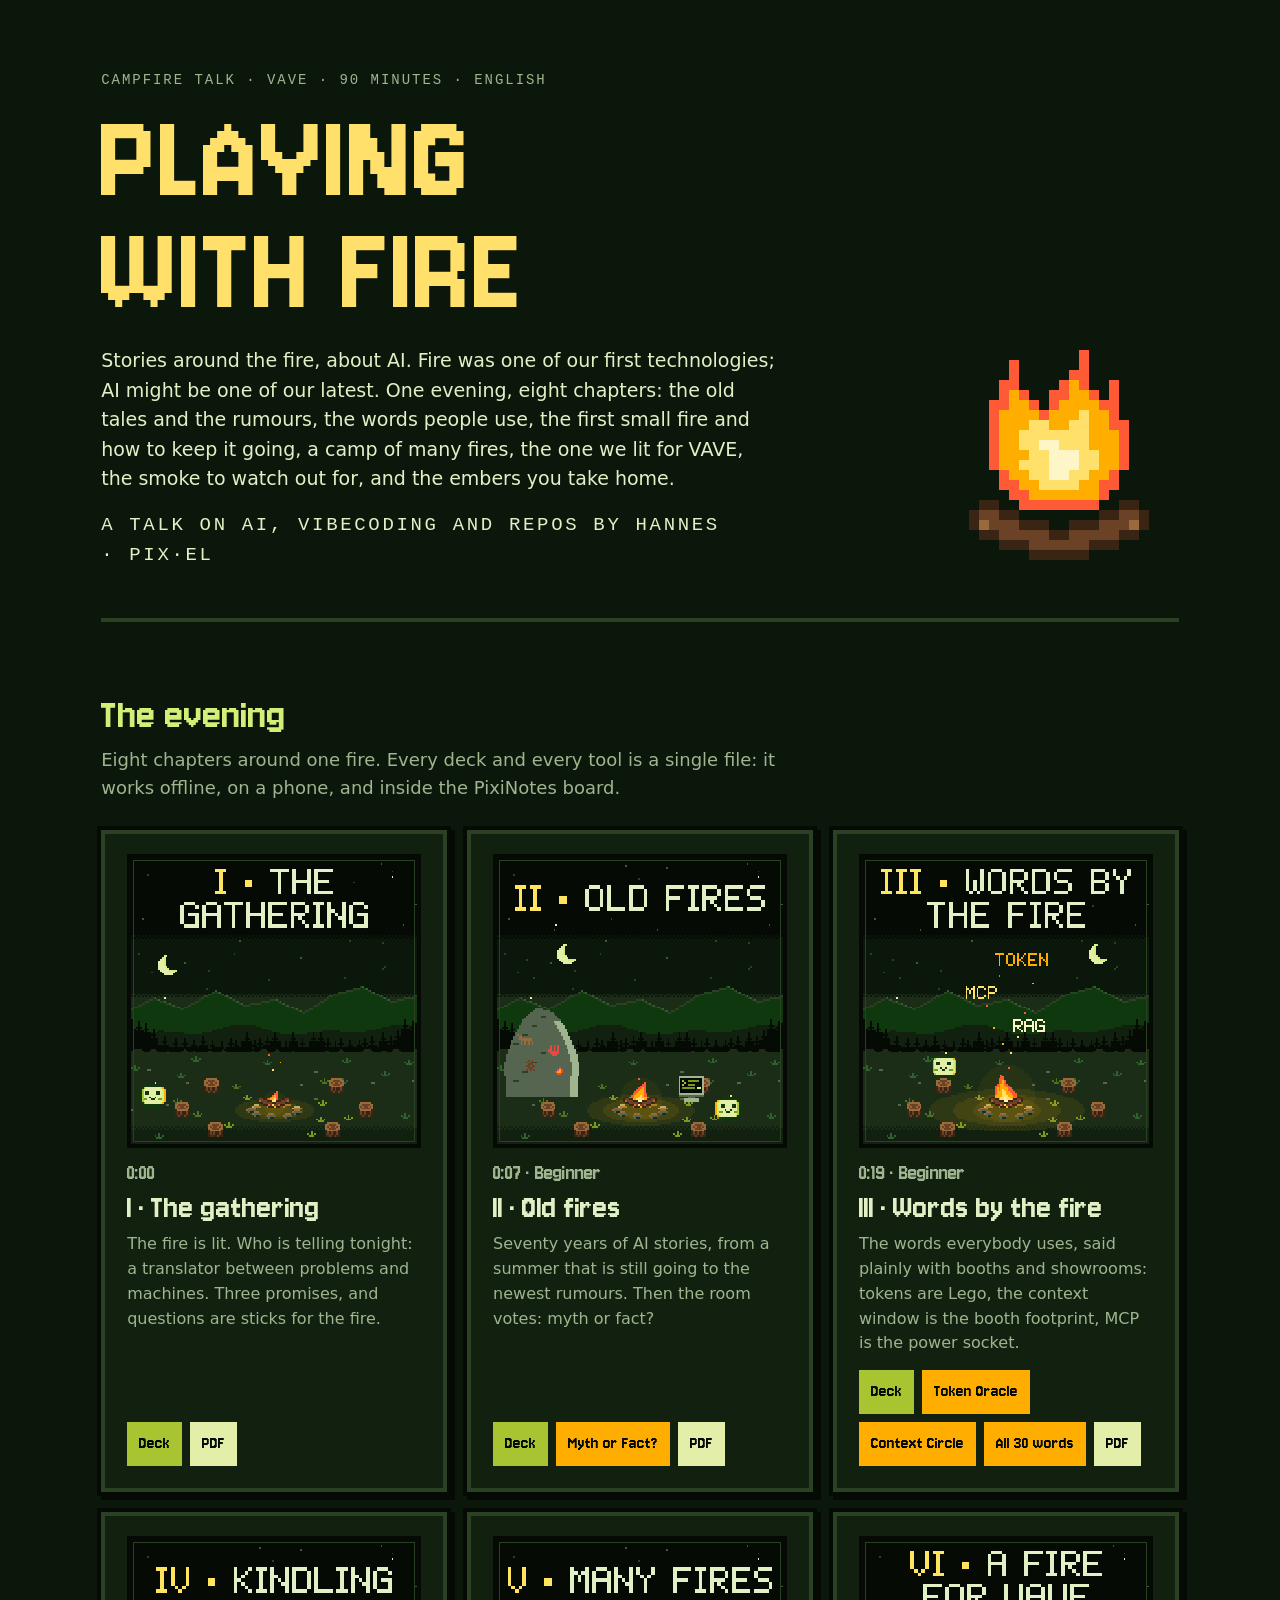
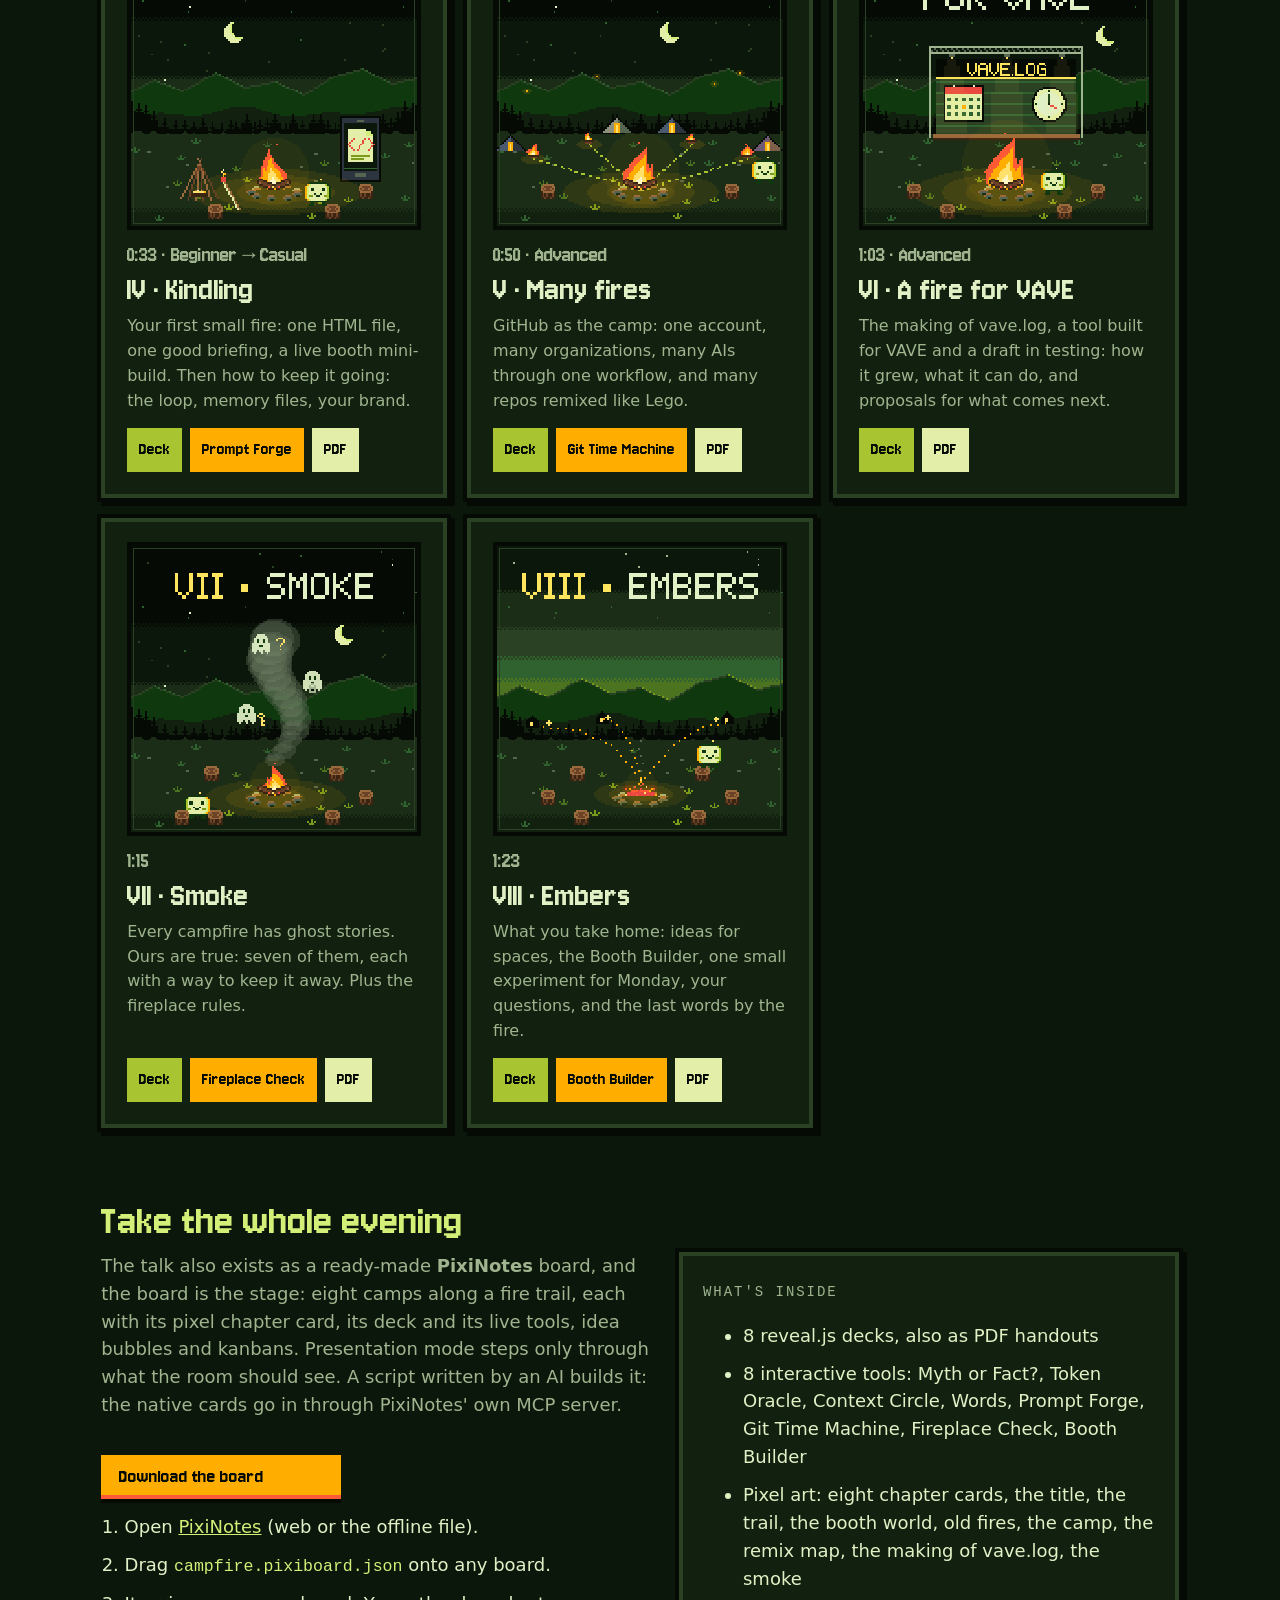
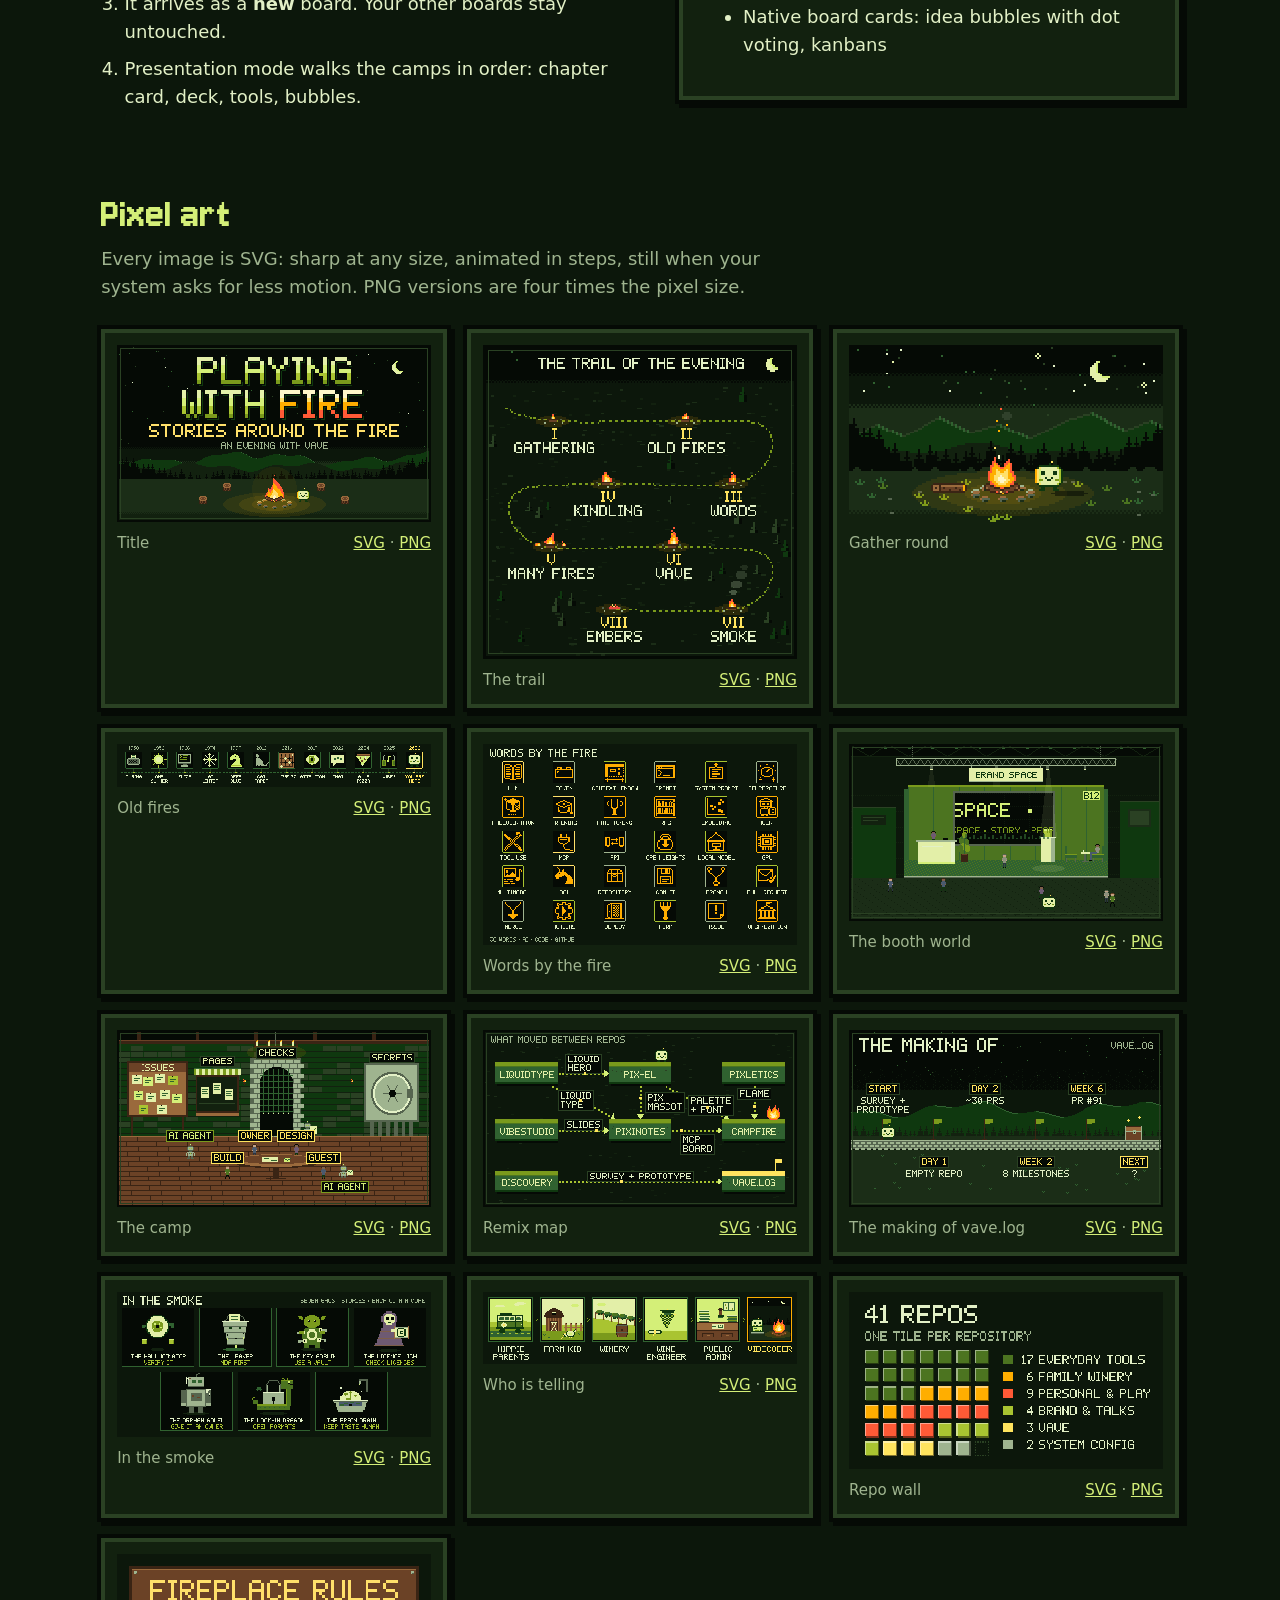
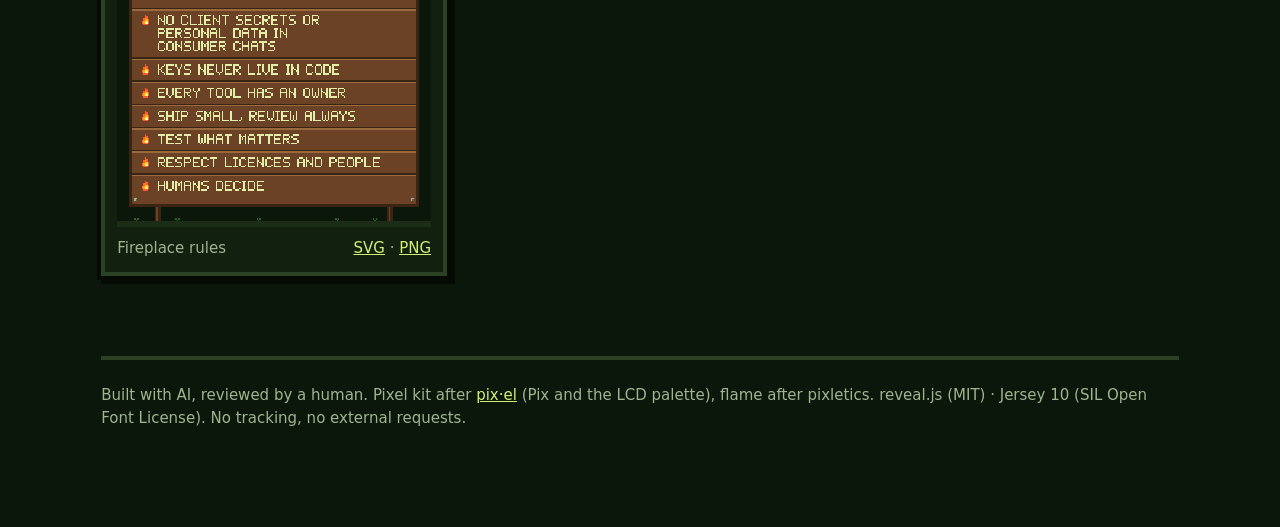
==== index.html @ c7d08cb7 "Playing with Fire: stories around the fire The built campfire talk: hub, eight story decks with PDF " ====
<!doctype html>
<html lang="en">
<head>
<meta charset="utf-8">
<meta name="viewport" content="width=device-width, initial-scale=1">
<meta name="robots" content="noindex">
<title>Playing with Fire · Stories around the fire</title>
<style>/* shared/campfire.css */
/* Campfire — shared look for every page, deck and module of the talk.
   pix·el LCD night (greens) + one warm thing: the fire. Everything blocky moves in steps(); nothing eases smoothly.
   Single source for colours and type: decks and modules link this file, tools/build.mjs inlines it. */

@font-face {
  font-family: "Jersey 10";
  src: url("[data-uri]") format("woff2");
  font-weight: 400;
  font-display: swap;
}

:root {
  color-scheme: dark;
  /* Night: the LCD greens of pix·el, darkened for a campfire evening */
  --night-0: #050a05;
  --night-1: #0c170b;
  --night-2: #12210f;
  --night-3: #1b2d17;
  --night-4: #2a4123;
  --lcd-a: #306230;
  --lcd-b: #4c7420;
  --lcd-c: #7a9a1c;
  --lcd-d: #a9c431;
  --lcd-e: #d4ef78;
  --lcd-f: #e3efa8;
  /* Fire: the only warm colours (pixletics flame + pix·el LED) */
  --fire-0: #e8483f;
  --fire-1: #ff5a36;
  --fire-2: #ffae00;
  --fire-3: #ffe06a;
  --fire-4: #fff6c8;
  --wood-0: #3a2414;
  --wood-1: #6b4226;
  --wood-2: #9a6a3c;
  /* Text and lines */
  --ink: #e2f0c6;
  --muted: #9fb48f;
  --line: #2a4123;
  --marker: #ffe45e;
  --bg: var(--night-1);
  --card: var(--night-2);

  --pixel: "Jersey 10", "Courier New", monospace;
  --sans: system-ui, -apple-system, "Segoe UI", "Helvetica Neue", Arial, sans-serif;
  --mono: ui-monospace, "SF Mono", Menlo, Consolas, "Courier New", monospace;

  --px: 4px;            /* one art pixel on screen (scenes scale in whole multiples) */
  --step: 125ms;        /* one animation frame = 8 fps */
  --gutter: max(16px, 4vw);
  --radius: 0;          /* pixel world: no rounded corners */
}

/* Light variant for projectors that wash out dark slides: add data-theme="light" on <html> */
:root[data-theme="light"] {
  color-scheme: light;
  --bg: #f6f7ef;
  --card: #ffffff;
  --ink: #12280f;
  --muted: #56654f;
  --line: #d3dcc4;
}

/* Meaning colours, ONE mapping for decks, modules and art (tools/art.mjs uses the same palette names).
   Rarity of an item: common muted · rare lime · epic orange · legendary gold (only legendary may glow).
   Verdict of a myth: fact lime · myth red · half true orange · it depends muted · rumour pale smoke,
   always drawn with a DASHED border (there is no violet in the palette; the dash is what marks a rumour).
   All keep ≥ 4.5:1 on --card in their theme. */
:root {
  --rar-common: var(--muted);
  --rar-rare: var(--lcd-d);
  --rar-epic: var(--fire-2);
  --rar-legendary: var(--fire-3);
  --v-fact: var(--lcd-d);
  --v-myth: var(--fire-0);
  --v-half: var(--fire-2);
  --v-depends: var(--muted);
  --v-rumour: var(--fire-4);
}
:root[data-theme="light"] {
  --rar-common: #56654f;
  --rar-rare: #306230;
  --rar-epic: #9a3f00;
  --rar-legendary: #6f5600;
  --v-fact: #306230;
  --v-myth: #b2391c;
  --v-half: #9a3f00;
  --v-depends: #56654f;
  --v-rumour: #56654f;
}

*, *::before, *::after { box-sizing: border-box; }

body {
  margin: 0;
  background: var(--bg);
  color: var(--ink);
  font: 18px/1.55 var(--sans);
}

/* Headlines and labels in the pixel font — big, never for long sentences */
.px-title { font-family: var(--pixel); font-weight: 400; letter-spacing: 0.02em; line-height: 0.95; }
.px-label { font-family: var(--mono); font-size: 12px; letter-spacing: 0.14em; text-transform: uppercase; color: var(--muted); }

/* Pixel art: crisp at every scale */
.pixelart, .pixelart svg, svg.pixelart { image-rendering: pixelated; shape-rendering: crispEdges; }

/* Pixel frame: a 1-art-pixel border with cut corners, like an old handheld UI */
.px-frame {
  background: var(--card);
  border: var(--px) solid var(--night-4);
  box-shadow: 0 0 0 var(--px) var(--night-0), var(--px) var(--px) 0 var(--px) var(--night-0);
}

/* Buttons that feel like hardware keys */
.px-btn {
  font: 20px/1 var(--pixel);
  color: var(--night-0);
  background: var(--lcd-d);
  border: 0;
  padding: 12px 18px;
  min-height: 44px;
  cursor: pointer;
  box-shadow: inset 0 calc(-1 * var(--px)) 0 var(--lcd-b), 0 var(--px) 0 var(--night-0);
}
.px-btn:hover { background: var(--lcd-e); }
.px-btn:active { transform: translateY(var(--px)); box-shadow: inset 0 calc(-1 * var(--px)) 0 var(--lcd-b); }
.px-btn.fire { background: var(--fire-2); box-shadow: inset 0 calc(-1 * var(--px)) 0 var(--fire-1), 0 var(--px) 0 var(--night-0); }
.px-btn.fire:hover { background: var(--fire-3); }

:focus-visible { outline: 3px solid var(--marker); outline-offset: 3px; }

/* Flicker helpers for HTML (SVG scenes carry their own copy of these keyframes) */
@keyframes px-flicker { 0% { opacity: 1; } 50% { opacity: 0.82; } 100% { opacity: 1; } }
@keyframes px-frames-3 { from { transform: translateX(0); } to { transform: translateX(-300%); } }
@keyframes px-blink { 0%, 92% { opacity: 1; } 93%, 100% { opacity: 0; } }

@media (prefers-reduced-motion: reduce) {
  *, *::before, *::after { animation: none !important; transition: none !important; }
}
</style>
<style>
  body { min-height: 100vh; }
  .px-label { font-size: 14px; }
  .wrap { max-width: 1180px; margin: 0 auto; padding: 0 var(--gutter) 96px; }
  header.hero { display: grid; grid-template-columns: minmax(0, 1fr) auto; gap: 32px; align-items: end; padding: 64px 0 48px; border-bottom: var(--px) solid var(--line); }
  .hero h1 { font: clamp(56px, 11vw, 132px)/0.85 var(--pixel); margin: 12px 0 18px; color: var(--fire-3); letter-spacing: 0.01em; }
  .hero p { max-width: 56ch; margin: 0; color: var(--ink); font-size: 19px; }
  .hero .meta { margin-top: 18px; }
  .fire { width: clamp(140px, 22vw, 240px); height: auto; }
  h2 { font: 44px/1 var(--pixel); color: var(--lcd-e); margin: 72px 0 8px; }
  .lead { color: var(--muted); max-width: 60ch; margin: 0 0 28px; }

  .trail { display: grid; grid-template-columns: repeat(auto-fill, minmax(320px, 1fr)); gap: 20px; list-style: none; padding: 0; margin: 0; }
  .station { padding: 20px 22px 22px; display: grid; grid-template-rows: auto auto auto 1fr auto; gap: 8px; }
  .station .top { display: flex; align-items: center; gap: 12px; }
  .station .cover { width: 100%; aspect-ratio: 1; display: block; image-rendering: pixelated; background: var(--night-0); margin-bottom: 6px; }
  .station .ico { width: 40px; height: 40px; color: var(--fire-2); flex: none; }
  .station .nr { font: 22px/1 var(--pixel); color: var(--muted); }
  .station h3 { font: 34px/0.95 var(--pixel); margin: 0; color: var(--ink); }
  .station p { margin: 0; color: var(--muted); font-size: 16px; }
  .links { display: flex; flex-wrap: wrap; gap: 8px; margin-top: 6px; }
  .links a { font: 18px/1 var(--pixel); color: var(--night-0); background: var(--lcd-d); padding: 10px 12px; min-height: 44px; display: inline-flex; align-items: center; text-decoration: none; }
  .links a.mod { background: var(--fire-2); }
  .links a.pdf { background: var(--lcd-f); }
  .links a:hover { filter: brightness(1.12); }

  .take { display: grid; grid-template-columns: minmax(0, 1.1fr) minmax(0, 1fr); gap: 28px; align-items: start; }
  .take ol { margin: 0; padding-left: 1.3em; }
  .take li { margin: 0 0 10px; }
  .take .px-btn { display: inline-flex; align-items: center; text-decoration: none; margin: 8px 0 14px; }
  code { font-family: var(--mono); font-size: 0.92em; color: var(--lcd-e); }

  .art { display: grid; grid-template-columns: repeat(auto-fill, minmax(260px, 1fr)); gap: 20px; }
  .art figure { margin: 0; padding: 12px; }
  .art img { width: 100%; height: auto; display: block; image-rendering: pixelated; background: var(--night-0); }
  .art figcaption { display: flex; justify-content: space-between; gap: 8px; margin-top: 10px; font-size: 15px; color: var(--muted); }
  .art figcaption a { color: var(--lcd-e); }
  footer { margin-top: 80px; padding-top: 24px; border-top: var(--px) solid var(--line); color: var(--muted); font-size: 15px; }
  a { color: var(--lcd-e); }
  @media (max-width: 760px) { header.hero { grid-template-columns: 1fr; } .take { grid-template-columns: 1fr; } }
  @media (prefers-reduced-motion: reduce) { .fire * { animation: none !important; } }
</style>
</head>
<body>
<div class="wrap">
  <header class="hero">
    <div>
      <span class="px-label">Campfire talk · VAVE · 90 minutes · English</span>
      <h1>PLAYING<br>WITH FIRE</h1>
      <p>Stories around the fire, about AI. Fire was one of our first technologies; AI might be one of our latest. One evening, eight chapters: the old tales and the rumours, the words people use, the first small fire and how to keep it going, a camp of many fires, the one we lit for VAVE, the smoke to watch out for, and the embers you take home.</p>
      <p class="meta px-label">A talk on AI, vibecoding and repos by Hannes · pix·el</p>
    </div>
    <svg class="fire pixelart" id="hero-fire" viewBox="0 0 24 24" role="img" aria-label="A crackling pixel campfire"></svg>
  </header>

  <h2>The evening</h2>
  <p class="lead">Eight chapters around one fire. Every deck and every tool is a single file: it works offline, on a phone, and inside the PixiNotes board.</p>
  <ol class="trail">
    <li class="station px-frame"><img class="cover" src="[data-uri]" alt="Chapter card I · The gathering" loading="lazy"><span class="nr">0:00</span><h3>I · The gathering</h3><p>The fire is lit. Who is telling tonight: a translator between problems and machines. Three promises, and questions are sticks for the fire.</p><div class="links"><a href="decks/gathering.html">Deck</a><a class="pdf" href="pdf/gathering.pdf">PDF</a></div></li>
    <li class="station px-frame"><img class="cover" src="[data-uri]" alt="Chapter card II · Old fires" loading="lazy"><span class="nr">0:07 · Beginner</span><h3>II · Old fires</h3><p>Seventy years of AI stories, from a summer that is still going to the newest rumours. Then the room votes: myth or fact?</p><div class="links"><a href="decks/old-fires.html">Deck</a><a class="mod" href="modules/myth-or-fact.html">Myth or Fact?</a><a class="pdf" href="pdf/old-fires.pdf">PDF</a></div></li>
    <li class="station px-frame"><img class="cover" src="[data-uri]" alt="Chapter card III · Words by the fire" loading="lazy"><span class="nr">0:19 · Beginner</span><h3>III · Words by the fire</h3><p>The words everybody uses, said plainly with booths and showrooms: tokens are Lego, the context window is the booth footprint, MCP is the power socket.</p><div class="links"><a href="decks/words.html">Deck</a><a class="mod" href="modules/token-oracle.html">Token Oracle</a><a class="mod" href="modules/context-circle.html">Context Circle</a><a class="mod" href="modules/inventory.html">All 30 words</a><a class="pdf" href="pdf/words.pdf">PDF</a></div></li>
    <li class="station px-frame"><img class="cover" src="[data-uri]" alt="Chapter card IV · Kindling" loading="lazy"><span class="nr">0:33 · Beginner → Casual</span><h3>IV · Kindling</h3><p>Your first small fire: one HTML file, one good briefing, a live booth mini-build. Then how to keep it going: the loop, memory files, your brand.</p><div class="links"><a href="decks/kindling.html">Deck</a><a class="mod" href="modules/prompt-forge.html">Prompt Forge</a><a class="pdf" href="pdf/kindling.pdf">PDF</a></div></li>
    <li class="station px-frame"><img class="cover" src="[data-uri]" alt="Chapter card V · Many fires" loading="lazy"><span class="nr">0:50 · Advanced</span><h3>V · Many fires</h3><p>GitHub as the camp: one account, many organizations, many AIs through one workflow, and many repos remixed like Lego.</p><div class="links"><a href="decks/many-fires.html">Deck</a><a class="mod" href="modules/git-time-machine.html">Git Time Machine</a><a class="pdf" href="pdf/many-fires.pdf">PDF</a></div></li>
    <li class="station px-frame"><img class="cover" src="[data-uri]" alt="Chapter card VI · A fire for VAVE" loading="lazy"><span class="nr">1:03 · Advanced</span><h3>VI · A fire for VAVE</h3><p>The making of vave.log, a tool built for VAVE and a draft in testing: how it grew, what it can do, and proposals for what comes next.</p><div class="links"><a href="decks/vave-fire.html">Deck</a><a class="pdf" href="pdf/vave-fire.pdf">PDF</a></div></li>
    <li class="station px-frame"><img class="cover" src="[data-uri]" alt="Chapter card VII · Smoke" loading="lazy"><span class="nr">1:15</span><h3>VII · Smoke</h3><p>Every campfire has ghost stories. Ours are true: seven of them, each with a way to keep it away. Plus the fireplace rules.</p><div class="links"><a href="decks/smoke.html">Deck</a><a class="mod" href="modules/fireplace-check.html">Fireplace Check</a><a class="pdf" href="pdf/smoke.pdf">PDF</a></div></li>
    <li class="station px-frame"><img class="cover" src="[data-uri]" alt="Chapter card VIII · Embers" loading="lazy"><span class="nr">1:23</span><h3>VIII · Embers</h3><p>What you take home: ideas for spaces, the Booth Builder, one small experiment for Monday, your questions, and the last words by the fire.</p><div class="links"><a href="decks/embers.html">Deck</a><a class="mod" href="modules/booth-builder.html">Booth Builder</a><a class="pdf" href="pdf/embers.pdf">PDF</a></div></li>
  </ol>

  <h2>Take the whole evening</h2>
  <div class="take">
    <div>
      <p class="lead">The talk also exists as a ready-made <strong>PixiNotes</strong> board, and the board is the stage: eight camps along a fire trail, each with its pixel chapter card, its deck and its live tools, idea bubbles and kanbans. Presentation mode steps only through what the room should see. A script written by an AI builds it: the native cards go in through PixiNotes' own MCP server.</p>
      <a class="px-btn fire" href="campfire.pixiboard.json" download>Download the board</a>
      <ol>
        <li>Open <a href="https://hannespix.github.io/pixinotes/">PixiNotes</a> (web or the offline file).</li>
        <li>Drag <code>campfire.pixiboard.json</code> onto any board.</li>
        <li>It arrives as a <strong>new</strong> board. Your other boards stay untouched.</li>
        <li>Presentation mode walks the camps in order: chapter card, deck, tools, bubbles.</li>
      </ol>
    </div>
    <div class="px-frame" style="padding:20px">
      <span class="px-label">What's inside</span>
      <ul>
        <li>8 reveal.js decks, also as PDF handouts</li>
        <li>8 interactive tools: Myth or Fact?, Token Oracle, Context Circle, Words, Prompt Forge, Git Time Machine, Fireplace Check, Booth Builder</li>
        <li>Pixel art: eight chapter cards, the title, the trail, the booth world, old fires, the camp, the remix map, the making of vave.log, the smoke</li>
        <li>Native board cards: idea bubbles with dot voting, kanbans</li>
      </ul>
    </div>
  </div>

  <h2>Pixel art</h2>
  <p class="lead">Every image is SVG: sharp at any size, animated in steps, still when your system asks for less motion. PNG versions are four times the pixel size.</p>
  <div class="art">
    <figure class="px-frame"><img data-link src="art/title-fire.svg" alt="Title: Playing with Fire, stories around the fire" loading="lazy"><figcaption><span>Title</span><span><a href="art/title-fire.svg">SVG</a> · <a href="art/title-fire.png">PNG</a></span></figcaption></figure>
    <figure class="px-frame"><img data-link src="art/story-map.svg" alt="The trail of the evening with eight camps" loading="lazy"><figcaption><span>The trail</span><span><a href="art/story-map.svg">SVG</a> · <a href="art/story-map.png">PNG</a></span></figcaption></figure>
    <figure class="px-frame"><img data-link src="art/campfire-scene.svg" alt="Pix by the campfire under the stars" loading="lazy"><figcaption><span>Gather round</span><span><a href="art/campfire-scene.svg">SVG</a> · <a href="art/campfire-scene.png">PNG</a></span></figcaption></figure>
    <figure class="px-frame"><img data-link src="art/lore-strip.svg" alt="AI history as a pixel timeline from 1950 to now" loading="lazy"><figcaption><span>Old fires</span><span><a href="art/lore-strip.svg">SVG</a> · <a href="art/lore-strip.png">PNG</a></span></figcaption></figure>
    <figure class="px-frame"><img data-link src="art/items-sheet.svg" alt="Thirty AI and GitHub words as pixel icons" loading="lazy"><figcaption><span>Words by the fire</span><span><a href="art/items-sheet.svg">SVG</a> · <a href="art/items-sheet.png">PNG</a></span></figcaption></figure>
    <figure class="px-frame"><img data-link src="art/booth-scene.svg" alt="A pixel trade-fair booth with an LED wall and visitors" loading="lazy"><figcaption><span>The booth world</span><span><a href="art/booth-scene.svg">SVG</a> · <a href="art/booth-scene.png">PNG</a></span></figcaption></figure>
    <figure class="px-frame"><img data-link src="art/guild-hall.svg" alt="GitHub as a hall: teams, roles, AI agents, gates" loading="lazy"><figcaption><span>The camp</span><span><a href="art/guild-hall.svg">SVG</a> · <a href="art/guild-hall.png">PNG</a></span></figcaption></figure>
    <figure class="px-frame"><img data-link src="art/remix-map.svg" alt="How pieces travelled between the repos" loading="lazy"><figcaption><span>Remix map</span><span><a href="art/remix-map.svg">SVG</a> · <a href="art/remix-map.png">PNG</a></span></figcaption></figure>
    <figure class="px-frame"><img data-link src="art/vavelog-quest.svg" alt="The making of vave.log as a road with milestones" loading="lazy"><figcaption><span>The making of vave.log</span><span><a href="art/vavelog-quest.svg">SVG</a> · <a href="art/vavelog-quest.png">PNG</a></span></figcaption></figure>
    <figure class="px-frame"><img data-link src="art/bosses.svg" alt="Seven friendly ghosts in the smoke" loading="lazy"><figcaption><span>In the smoke</span><span><a href="art/bosses.svg">SVG</a> · <a href="art/bosses.png">PNG</a></span></figcaption></figure>
    <figure class="px-frame"><img data-link src="art/life-strip.svg" alt="Six panels from farm kid to vibecoder" loading="lazy"><figcaption><span>Who is telling</span><span><a href="art/life-strip.svg">SVG</a> · <a href="art/life-strip.png">PNG</a></span></figcaption></figure>
    <figure class="px-frame"><img data-link src="art/repo-wall.svg" alt="41 tiles, one per repository" loading="lazy"><figcaption><span>Repo wall</span><span><a href="art/repo-wall.svg">SVG</a> · <a href="art/repo-wall.png">PNG</a></span></figcaption></figure>
    <figure class="px-frame"><img data-link src="art/fireplace-rules.svg" alt="Seven fireplace rules on a sign" loading="lazy"><figcaption><span>Fireplace rules</span><span><a href="art/fireplace-rules.svg">SVG</a> · <a href="art/fireplace-rules.png">PNG</a></span></figcaption></figure>
  </div>

  <footer>
    Built with AI, reviewed by a human. Pixel kit after <a href="https://pix-el.de">pix·el</a> (Pix and the LCD palette), flame after pixletics.
    reveal.js (MIT) · Jersey 10 (SIL Open Font License). No tracking, no external requests.
  </footer>
</div>
<script>/* shared/pixel.js */
/* Campfire pixel kit — sprites as text grids, rendered to crisp SVG paths.
   Classic script (no modules): in the browser it sets window.PX, in Node tools/*.mjs load it with vm and read
   globalThis.PX. Same idea as pix·el's iconPath(): every run of equal pixels in a row becomes one rect path.
   One character = one colour from PAL; '.' is transparent. */
(function (root) {
  'use strict';

  /* Palette: pix·el LCD night + fire. Same values as shared/campfire.css (standalone SVGs can't read CSS vars). */
  const PAL = {
    k: '#050a05', // night-0, outlines in the dark
    g: '#0f380f', // LCD ink, Pix outline
    a: '#306230', b: '#4c7420', c: '#7a9a1c', d: '#a9c431', e: '#d4ef78', f: '#e3efa8',
    R: '#e8483f', r: '#ff5a36', o: '#ffae00', y: '#ffe06a', w: '#fff6c8',
    W: '#3a2414', m: '#6b4226', n: '#9a6a3c',
    M: '#ffe45e', // marker / spark yellow
    i: '#e2f0c6', // text ink on night
    s: '#56654f', t: '#9fb48f', // smoke / stone greys
    N: '#0c170b', // night-1 background
  };

  /* ── Sprites ─────────────────────────────────────────────────────────────── */
  const SPRITES = {
    /* Pix, the pix·el mascot (hannespix/pix-el site/icons.js MASCOT), as colour rows. 16×16. */
    pix: [
      '.........M......',
      '........g.......',
      '...gggggggggg...',
      '..gffffffffffg..',
      '.gffffffffffffg.',
      '.gffggffffggffg.',
      '.gffggffffggffg.',
      '.gffffffffffffg.',
      '.gffffgffgffffg.',
      '.gfccffggffccfg.',
      '.gffffffffffffg.',
      '..gffffffffffg..',
      '...gggggggggg...',
      '....gg....gg....',
      '...ggg....ggg...',
      '................',
    ],
    /* Pix with closed eyes (blink frame) */
    pixBlink: [
      '.........M......',
      '........g.......',
      '...gggggggggg...',
      '..gffffffffffg..',
      '.gffffffffffffg.',
      '.gffffffffffffg.',
      '.gffggffffggffg.',
      '.gffffffffffffg.',
      '.gffffgffgffffg.',
      '.gfccffggffccfg.',
      '.gffffffffffffg.',
      '..gffffffffffg..',
      '...gggggggggg...',
      '....gg....gg....',
      '...ggg....ggg...',
      '................',
    ],
    /* Flame icon from pixletics (index.html, 12×14) */
    flame: [
      '.....rr.....',
      '....rrrr....',
      '....rror....',
      '...rroorr...',
      '...rooor....',
      '..rrooorr...',
      '..rooooor...',
      '.rroooyoor..',
      '.roooyyoor..',
      '.roooyyyor..',
      '.rroooyoor..',
      '..rooooor...',
      '..rrooorr...',
      '...rrrrr....',
    ],
    /* Campfire flames, three frames (16×16) — cycle with steps() for a crackle */
    fire1: [
      '.......r........',
      '.......r....r...',
      '......rr....r...',
      '..r...ror..rr...',
      '..r..rroor.rr...',
      '..rr.roooorror..',
      '..rrrooyoooorr..',
      '.rrooooyyoooorr.',
      '.rroooyyyyoooor.',
      '.rooooyywyyooor.',
      '.roooyywwyyooor.',
      '.rooyyywwwyyoor.',
      '..rooyywwyyoor..',
      '..rrooyyyyoorr..',
      '...rrooooooor...',
      '....rrrrrrrr....',
    ],
    fire2: [
      '....r...........',
      '....r......r....',
      '...rr.....rr....',
      '...ror...rror...',
      '..rroor..roor...',
      '..roooorrooor...',
      '..rooyooooyor...',
      '.rrooyyooyyorr..',
      '.roooyyyyyyoor..',
      '.rooyyywyyyoorr.',
      '.rooyywwwyyooor.',
      '.rooyywwwwyyoor.',
      '..rooyywwyyoor..',
      '..rrooyyyyoorr..',
      '...rrooooooor...',
      '....rrrrrrrr....',
    ],
    fire3: [
      '..........r.....',
      '...r......r.....',
      '...r.....rr.....',
      '..rr....ror..r..',
      '..ror..rroor.r..',
      '.rroor.roooorr..',
      '.rooooroooyoor..',
      '.roooyyooyyoorr.',
      '.rooyyyyyyyooor.',
      '.rooyywwyyyooor.',
      '.roooyywwwyyoor.',
      '.rooyyywwwyyoor.',
      '..rooyywwyyoor..',
      '..rrooyyyyoorr..',
      '...rrooooooor...',
      '....rrrrrrrr....',
    ],
    /* Crossed logs under the fire (20×6) */
    logs: [
      '..WW............WW..',
      '.WmmWW........WWmmW.',
      '.WnmmmWWW..WWWmmmnW.',
      '..WWmmmmmWWmmmmmWW..',
      '....WWWmmmmmmWWW....',
      '.......WWWWWW.......',
    ],
    /* A single spark / ember (3×3) */
    spark: [
      '.y.',
      'yMy',
      '.y.',
    ],
  };

  /* Single-colour 16×16 icons, '#' = pixel (pix·el icon format). One per station of the talk. */
  const ICONS = {
    tent: [
      '................', '.......##.......', '......#..#......', '.....#....#.....',
      '.....#.##.#.....', '....#..##..#....', '....#.#..#.#....', '...#..#..#..#...',
      '...#.#....#.#...', '..#..#....#..#..', '..#.#......#.#..', '.#..#......#..#.',
      '################', '................', '................', '................',
    ],
    spark: [ // pix·el icons.js "spark"
      '......#.........', '......#.........', '.....###........', '.....###........',
      '....#####.......', '..#########.....', '#############...', '..#########.....',
      '....#####.......', '.....###........', '.....###....#...', '......#.....#...',
      '......#...#####.', '............#...', '............#...', '................',
    ],
    kindling: [
      '................', '.......#........', '......##........', '......#.#.......',
      '.....#..#.......', '.....#.##.......', '......##........', '................',
      '..#..........#..', '...##......##...', '.....##..##.....', '.......##.......',
      '.....##..##.....', '...##......##...', '..#..........#..', '................',
    ],
    fire: [
      '.......#........', '......##........', '......#.#....#..', '.....#...#..##..',
      '....#....#.#.#..', '....#.##..#..#..', '...#.#..#....#..', '...#.#..#...#...',
      '...#..##....#...', '....#......#....', '.....######.....', '................',
      '.##############.', '#..#........#..#', '.##############.', '................',
    ],
    forge: [
      '................', '..........#.....', '.........#.#....', '........#...#...',
      '.........#.#.#..', '..........#...#.', '...........#.#..', '............#...',
      '.##########.....', '#..........###..', '.#.............#', '..#########.###.',
      '.....#....#.....', '....#......#....', '...##########...', '................',
    ],
    smoke: [
      '................', '.........###....', '........#...#...', '.....###.....#..',
      '....#.........#.', '...#..........#.', '....#........#..', '.....##....##...',
      '.......####.....', '......#.........', '.....#..........', '.....#..........',
      '......#.........', '.......#........', '......###.......', '.....#####......',
    ],
    ember: [
      '....#.......#...', '................', '..#....#........', '..........#.....',
      '.....#..........', '................', '....######......', '...#......#.....',
      '..#..##....#....', '.#..#..#....#...', '.#...##.....#...', '.#..........#...',
      '..#........#....', '...########.....', '................', '................',
    ],
    bubble: [ // speech bubble with a question mark — no eyes, so it never reads as an emoji face
      '................', '..############..', '.#............#.', '.#....####....#.',
      '.#...##..##...#.', '.#.......##...#.', '.#......##....#.', '.#.....##.....#.',
      '.#............#.', '.#.....##.....#.', '.#............#.', '..####.#######..',
      '.....#.#........', '.....##.........', '.....#..........', '................',
    ],
  };

  /* ── Rendering ───────────────────────────────────────────────────────────── */

  function check(name, rows) {
    const w = rows[0].length;
    rows.forEach((r, i) => { if (r.length !== w) throw new Error(`PX: sprite "${name}" row ${i} has ${r.length} px, expected ${w}`); });
    return w;
  }

  /** Path data for every pixel equal to `ch` (runs merged), offset by ox/oy */
  function runPath(rows, ch, ox, oy) {
    let d = '';
    rows.forEach((row, y) => {
      for (let x = 0; x < row.length; x++) {
        if (row[x] !== ch) continue;
        let n = 1;
        while (row[x + n] === ch) n++;
        d += `M${ox + x} ${oy + y}h${n}v1h-${n}z`;
        x += n - 1;
      }
    });
    return d;
  }

  /** Sprite → '<path fill=… d=…/>' per colour. opts: { x, y, pal (overrides), cls } */
  function sprite(nameOrRows, opts) {
    const o = opts || {};
    const rows = typeof nameOrRows === 'string' ? SPRITES[nameOrRows] : nameOrRows;
    if (!rows) throw new Error(`PX: unknown sprite "${nameOrRows}"`);
    check(String(nameOrRows), rows);
    const pal = Object.assign({}, PAL, o.pal || {});
    const chars = [...new Set(rows.join(''))].filter((c) => c !== '.');
    const cls = o.cls ? ` class="${o.cls}"` : '';
    return `<g${cls}>${chars.map((c) => `<path fill="${pal[c] || c}" d="${runPath(rows, c, o.x || 0, o.y || 0)}"/>`).join('')}</g>`;
  }

  /** Icon → one path (fill = currentColor unless given) */
  function icon(name, opts) {
    const o = opts || {};
    const rows = ICONS[name];
    if (!rows) throw new Error(`PX: unknown icon "${name}"`);
    check(name, rows);
    return `<path fill="${o.fill || 'currentColor'}" d="${runPath(rows, '#', o.x || 0, o.y || 0)}"/>`;
  }

  /** A complete, self-contained SVG document (for files and <img>) */
  function svgDoc(o) {
    const title = o.title ? `<title>${o.title}</title>` : '';
    const desc = o.desc ? `<desc>${o.desc}</desc>` : '';
    const style = o.css ? `<style>${o.css}</style>` : '';
    const bg = o.bg ? `<rect width="${o.w}" height="${o.h}" fill="${o.bg}"/>` : '';
    return `<svg xmlns="http://www.w3.org/2000/svg" viewBox="0 0 ${o.w} ${o.h}" width="${o.w * (o.scale || 1)}" height="${o.h * (o.scale || 1)}" shape-rendering="crispEdges" role="img">${title}${desc}${style}${bg}${o.body}</svg>`;
  }

  root.PX = { PAL, SPRITES, ICONS, sprite, icon, svgDoc, runPath };

  /* ── Additions (art set): Pix as mono icon, 5×7 pixel font ───────────────── */

  /* Pix as a single-colour icon (outline, eyes, mouth, antenna) — station 01 */
  ICONS.pix = [
    '.........#......', '........#.......', '...##########...', '..#..........#..',
    '.#............#.', '.#..##....##..#.', '.#..##....##..#.', '.#............#.',
    '.#....#..#....#.', '.#.##..##..##.#.', '.#............#.', '..#..........#..',
    '...##########...', '....##....##....', '...###....###...', '................',
  ];

  /* 5×7 pixel font, caps only (lower case is upper-cased). '#' = pixel. Narrow glyphs keep their own width.
     Advance = glyph width + 1. Unknown characters render as '?'. */
  const FONT5x7 = {};
  const F = (chars, rows) => { FONT5x7[chars] = rows; };
  F('A', ['.###.', '#...#', '#...#', '#####', '#...#', '#...#', '#...#']);
  F('B', ['####.', '#...#', '#...#', '####.', '#...#', '#...#', '####.']);
  F('C', ['.###.', '#...#', '#....', '#....', '#....', '#...#', '.###.']);
  F('D', ['####.', '#...#', '#...#', '#...#', '#...#', '#...#', '####.']);
  F('E', ['#####', '#....', '#....', '####.', '#....', '#....', '#####']);
  F('F', ['#####', '#....', '#....', '####.', '#....', '#....', '#....']);
  F('G', ['.###.', '#...#', '#....', '#.###', '#...#', '#...#', '.####']);
  F('H', ['#...#', '#...#', '#...#', '#####', '#...#', '#...#', '#...#']);
  F('I', ['###', '.#.', '.#.', '.#.', '.#.', '.#.', '###']);
  F('J', ['..###', '...#.', '...#.', '...#.', '#..#.', '#..#.', '.##..']);
  F('K', ['#...#', '#..#.', '#.#..', '##...', '#.#..', '#..#.', '#...#']);
  F('L', ['#....', '#....', '#....', '#....', '#....', '#....', '#####']);
  F('M', ['#...#', '##.##', '#.#.#', '#.#.#', '#...#', '#...#', '#...#']);
  F('N', ['#...#', '#...#', '##..#', '#.#.#', '#..##', '#...#', '#...#']);
  F('O', ['.###.', '#...#', '#...#', '#...#', '#...#', '#...#', '.###.']);
  F('P', ['####.', '#...#', '#...#', '####.', '#....', '#....', '#....']);
  F('Q', ['.###.', '#...#', '#...#', '#...#', '#.#.#', '#..#.', '.##.#']);
  F('R', ['####.', '#...#', '#...#', '####.', '#.#..', '#..#.', '#...#']);
  F('S', ['.####', '#....', '#....', '.###.', '....#', '....#', '####.']);
  F('T', ['#####', '..#..', '..#..', '..#..', '..#..', '..#..', '..#..']);
  F('U', ['#...#', '#...#', '#...#', '#...#', '#...#', '#...#', '.###.']);
  F('V', ['#...#', '#...#', '#...#', '#...#', '#...#', '.#.#.', '..#..']);
  F('W', ['#...#', '#...#', '#...#', '#.#.#', '#.#.#', '#.#.#', '.#.#.']);
  F('X', ['#...#', '#...#', '.#.#.', '..#..', '.#.#.', '#...#', '#...#']);
  F('Y', ['#...#', '#...#', '.#.#.', '..#..', '..#..', '..#..', '..#..']);
  F('Z', ['#####', '....#', '...#.', '..#..', '.#...', '#....', '#####']);
  F('0', ['.###.', '#...#', '#..##', '#.#.#', '##..#', '#...#', '.###.']);
  F('1', ['.#.', '##.', '.#.', '.#.', '.#.', '.#.', '###']);
  F('2', ['.###.', '#...#', '....#', '...#.', '..#..', '.#...', '#####']);
  F('3', ['#####', '...#.', '..#..', '...#.', '....#', '#...#', '.###.']);
  F('4', ['...#.', '..##.', '.#.#.', '#..#.', '#####', '...#.', '...#.']);
  F('5', ['#####', '#....', '####.', '....#', '....#', '#...#', '.###.']);
  F('6', ['..##.', '.#...', '#....', '####.', '#...#', '#...#', '.###.']);
  F('7', ['#####', '....#', '...#.', '..#..', '.#...', '.#...', '.#...']);
  F('8', ['.###.', '#...#', '#...#', '.###.', '#...#', '#...#', '.###.']);
  F('9', ['.###.', '#...#', '#...#', '.####', '....#', '...#.', '.##..']);
  F(' ', ['...', '...', '...', '...', '...', '...', '...']);
  F('.', ['.', '.', '.', '.', '.', '.', '#']);
  F(',', ['..', '..', '..', '..', '.#', '.#', '#.']);
  F(':', ['.', '.', '#', '.', '.', '#', '.']);
  F('!', ['#', '#', '#', '#', '#', '.', '#']);
  F('?', ['.###.', '#...#', '....#', '...#.', '..#..', '.....', '..#..']);
  F('-', ['....', '....', '....', '####', '....', '....', '....']);
  F('·', ['..', '..', '..', '##', '##', '..', '..']);
  F('/', ['....#', '...#.', '...#.', '..#..', '.#...', '.#...', '#....']);
  F('&', ['.##..', '#..#.', '#.#..', '.#...', '#.#.#', '#..#.', '.##.#']);
  F("'", ['#', '#', '.', '.', '.', '.', '.']);

  const glyph = (ch) => FONT5x7[ch] || FONT5x7[ch.toUpperCase()] || FONT5x7['?'];
  const LINE_H = 9; // 7 px glyph + 2 px leading

  /** Width of one line (or the widest line) in px at the given scale (default 1) */
  function textWidth(str, scale) {
    const s = scale || 1;
    return Math.max(...String(str).split('\n').map((line) => {
      const w = [...line].reduce((a, ch) => a + glyph(ch)[0].length + 1, 0);
      return Math.max(0, w - 1) * s;
    }));
  }

  /** Text → one '<path>' of merged pixel runs. opts: { x, y (top edge), fill, scale, align: 'left'|'center'|'right' }.
      '\n' starts a new line (9 px line height × scale). Default fill = PAL.i (ink on night). */
  function text(str, opts) {
    const o = opts || {};
    const s = o.scale || 1;
    let d = '';
    String(str).split('\n').forEach((line, li) => {
      const lw = textWidth(line, s);
      let cx = (o.x || 0) - (o.align === 'center' ? Math.floor(lw / 2) : o.align === 'right' ? lw : 0);
      const cy = (o.y || 0) + li * LINE_H * s;
      for (const ch of line) {
        const rows = glyph(ch);
        rows.forEach((row, ry) => {
          for (let x = 0; x < row.length; x++) {
            if (row[x] !== '#') continue;
            let n = 1;
            while (row[x + n] === '#') n++;
            d += `M${cx + x * s} ${cy + ry * s}h${n * s}v${s}h-${n * s}z`;
            x += n - 1;
          }
        });
        cx += (rows[0].length + 1) * s;
      }
    });
    return `<path fill="${o.fill || PAL.i}" d="${d}"/>`;
  }

  Object.assign(root.PX, { FONT5x7, text, textWidth });

  /* ── Additions (version 2): people tones, glyphs for game screens, inventory item icons ── */

  /* Muted skin and cloth tones for tiny people (visitors, guild members). New keys only. */
  Object.assign(PAL, {
    p: '#c4a284', q: '#7e5f49', // skin light / dark
    u: '#4a5a6e', v: '#6e5a72', x: '#8c907c', z: '#2c3440', // slate, plum, khaki, navy
  });

  F('+', ['.....', '..#..', '..#..', '#####', '..#..', '..#..', '.....']);
  F('#', ['.#.#.', '.#.#.', '#####', '.#.#.', '#####', '.#.#.', '.#.#.']);
  F('~', ['.....', '.....', '.#..#', '#.##.', '.....', '.....', '.....']);
  F('©', ['.###.', '#...#', '#.#.#', '##..#', '#.#.#', '#...#', '.###.']);
  F('(', ['..#', '.#.', '#..', '#..', '#..', '.#.', '..#']);
  F(')', ['#..', '.#.', '..#', '..#', '..#', '.#.', '#..']);
  F('>', ['#...', '.#..', '..#.', '...#', '..#.', '.#..', '#...']);
  F('<', ['...#', '..#.', '.#..', '#...', '.#..', '..#.', '...#']);
  F('_', ['....', '....', '....', '....', '....', '....', '####']);
  F('=', ['....', '....', '####', '....', '####', '....', '....']);

  /* Inventory items: one single-colour 16×16 icon per LORE.ITEMS id ('#' = pixel, same format as ICONS).
     Metaphors from the trade-fair world where possible; render with PX.item(id, opts). */
  const ITEMS = {
    llm: [ // open book: has read everything
      '................', '.####......####.', '#....##..##....#', '#.###..##..###.#',
      '#......##......#', '#.####.##.####.#', '#......##......#', '#.###..##..###.#',
      '#......##......#', '#.####.##.####.#', '#......##......#', '#.###..##..###.#',
      '#......##......#', '.####..##..####.', '.....######.....', '................',
    ],
    token: [ // language lego brick
      '................', '................', '................', '..####....####..',
      '..#..#....#..#..', '################', '#..............#', '#.##...........#',
      '#.#............#', '#..............#', '#..............#', '#..............#',
      '################', '................', '................', '................',
    ],
    context: [ // booth footprint: floor plan with back wall, counter, open front, dimension line
      '................', '################', '################', '##..............',
      '##.........##..#', '##..#####..##...', '##..#...#......#', '##..#####.......',
      '##.........##..#', '##.........##...', '##.............#', '##.#.#.#.#.#.#.#',
      '................', '.#............#.', '################', '.#............#.',
    ],
    prompt: [ // command window with a caret and cursor
      '................', '................', '################', '#.#.#..........#',
      '################', '#..............#', '#.#............#', '#..#...........#',
      '#...#..........#', '#..#...........#', '#.#...######...#', '#..............#',
      '################', '................', '................', '................',
    ],
    system: [ // the manual pinned to the workshop wall
      '.......##.......', '......####......', '.......##.......', '..#####..#####..',
      '..#..........#..', '..#.########.#..', '..#..........#..', '..#.######...#..',
      '..#..........#..', '..#.#######..#..', '..#..........#..', '..#.#####....#..',
      '..#..........#..', '..############..', '................', '................',
    ],
    temperature: [ // lighting dimmer knob with ticks, low and high
      '................', '.......##.......', '..#..........#..', '.....######.....',
      '....#......#....', '...#.....##.#...', '#..#....##..#..#', '...#...##...#...',
      '...#........#...', '...#........#...', '....#......#....', '.....######.....',
      '..#..........#..', '.............#..', '.###........###.', '.............#..',
    ],
    hallucination: [ // the floating cube that ignores gravity
      '.#.....##.......', '###..######.....', '.#.##########...', '..############..',
      '..#.########.#..', '..#...####...#..', '..#....##.#.##..', '..#....##..#.#..',
      '..#....##.#.##..', '..#....##..#.#..', '...##..##..##...', '.....######.....',
      '................', '................', '....#.#.#.#.....', '................',
    ],
    training: [ // design school: mortarboard with tassel
      '................', '................', '.......##.......', '.....##..##.....',
      '...##......##...', '.##....##....##.', '...##......##.#.', '.....##..##...#.',
      '...#...##...#.#.', '...#........#.#.', '...#........#.#.', '...##......##.#.',
      '.....######..###', '.............###', '................', '................',
    ],
    finetune: [ // tuning fork, ringing
      '................', '.....#....#.....', '.....#....#.....', '..#..#....#..#..',
      '.#...#....#...#.', '.#...#....#...#.', '..#..#....#..#..', '.....#....#.....',
      '.....##..##.....', '......####......', '.......##.......', '.......##.......',
      '.......##.......', '.......##.......', '......####......', '................',
    ],
    rag: [ // the sample shelf
      '................', '################', '#..............#', '#.#..##.....#..#',
      '#.#..##.#..#.##.', '#.##.##.#..#.#.#', '#.##.##.#..#.#.#', '################',
      '#..............#', '#.##.#..##.#...#', '#.##.#..##.#.#.#', '#.##.#.###.#.#.#',
      '#.##.#.###.#.#.#', '################', '#..............#', '#..............#',
    ],
    embedding: [ // meaning as coordinates: clusters on axes, one circled
      '#...............', '#..........##...', '#..........##...', '#............##.',
      '#.........##.##.', '#.........##....', '#..##...........', '#..##.##........',
      '#.....##........', '#...##..........', '#...##....##....', '#.........####..',
      '#...........##..', '#...............', '################', '................',
    ],
    agent: [ // helmeted bot with a clipboard
      '.....####.......', '...##....##.....', '..#........#....', '.############...',
      '..#........#....', '..#.##..##.#....', '..#........#....', '..##########....',
      '.....#..#..####.', '...######.#....#', '..#......##.##.#', '..#......##....#',
      '..#......##.##.#', '..#......##....#', '...######.######', '...##..##.......',
    ],
    tools: [ // wrench and screwdriver
      '...........###..', '##.........#..#.', '###..........###', '.###.......#.#..',
      '..###.....#.#...', '...###...#.#....', '....#.#.#.#.....', '.....#.#.#......',
      '......#.#.......', '.....#.#.#......', '....#.#..###....', '...#.#....#.#...',
      '..#.#......#.#..', '.#.#........###.', '#.#..........###', '.#............##',
    ],
    mcp: [ // the standard power plug
      '................', '.....#....#.....', '.....#....#.....', '.....#....#.....',
      '...##########...', '...#........#...', '...#.######.#...', '...#........#...',
      '....#......#....', '.....##..##.....', '.......##.......', '.......#........',
      '.......#........', '........#.......', '.........####...', '.............###',
    ],
    api: [ // two machines passing things back and forth at the delivery ramp
      '................', '................', '................', '................',
      '####........####', '#..#.....#..#..#', '#..#.######.#..#', '#..#.....#..#..#',
      '#..#..#.....#..#', '#..#.######.#..#', '#..#..#.....#..#', '####........####',
      '.##..........##.', '................', '................', '................',
    ],
    openweight: [ // a kettlebell you take home (download arrow)
      '................', '.....######.....', '....#......#....', '...#..####..#...',
      '...#.#....#.#...', '....##....##....', '...##########...', '..#....##....#..',
      '.#.....##.....#.', '.#.....##.....#.', '.#...######...#.', '.#....####....#.',
      '.#.....##.....#.', '..#..........#..', '...##########...', '................',
    ],
    local: [ // the workshop at home: a screen inside a house
      '.......##.......', '......#..#......', '.....#....#.....', '....#......#....',
      '...#........#...', '..#..........#..', '.#............#.', '################',
      '.#............#.', '.#..########..#.', '.#..#......#..#.', '.#..#......#..#.',
      '.#..########..#.', '.#.....##.....#.', '.#...######...#.', '.##############.',
    ],
    gpu: [ // the engine room: a chip with pins
      '................', '....#.#..#.#....', '....#.#..#.#....', '..############..',
      '###..........###', '..#.########.#..', '###.#......#.###', '..#.#.####.#.#..',
      '..#.#.####.#.#..', '###.#......#.###', '..#.########.#..', '###..........###',
      '..############..', '....#.#..#.#....', '....#.#..#.#....', '................',
    ],
    multimodal: [ // picture, sound and text in one
      '................', '###########.....', '#.........#..##.', '#.##......#..#.#',
      '#.##...#..#..#..', '#.....###.#..#..', '#..#.######..#..', '#.#########..#..',
      '###########..#..', '...........###..', '##.#####..####..', '...........##...',
      '####.###........', '................', '#####.####......', '................',
    ],
    agi: [ // the rumoured all-rounder: a unicorn
      '..#.............', '...#............', '....#..#........', '....#.##........',
      '...#######......', '..##.######.....', '.###########....', '########.####...',
      '######....####..', '.###.......####.', '...........#####', '...........#####',
      '..........######', '..........######', '.........#######', '................',
    ],
    repo: [ // the chest that remembers everything
      '................', '................', '...##########...', '..#..#....#..#..',
      '.#...#....#...#.', '.##############.', '.#...#.##.#...#.', '.#...##..##...#.',
      '.#...#.##.#...#.', '.#...#....#...#.', '.#...#....#...#.', '.#...#....#...#.',
      '.##############.', '................', '................', '................',
    ],
    commit: [ // save point: a floppy disk
      '................', '.############...', '.#..#...##.#.#..', '.#..#...##.#..#.',
      '.#..#...##.#..#.', '.#..########..#.', '.#............#.', '.#............#.',
      '.#.##########.#.', '.#.#........#.#.', '.#.#.######.#.#.', '.#.#........#.#.',
      '.#.#.####...#.#.', '.#.#........#.#.', '.##############.', '................',
    ],
    branch: [ // a fork in the path
      '.##..........##.', '#..#........#..#', '#..#........#..#', '.##..........##.',
      '..#..........#..', '...#........#...', '....#......#....', '.....#....#.....',
      '......#..#......', '.......##.......', '.......##.......', '.......##.......',
      '......####......', '.....#....#.....', '.....#....#.....', '......####......',
    ],
    pr: [ // a proposal in an envelope, already checked
      '................', '................', '#############...', '##.........##...',
      '#.#.......#.#...', '#..#.....#..#...', '#...#...#...#...', '#....###....#..#',
      '#...........#.##', '#..........#.##.', '#.......##..##..', '#########.####..',
      '..........###...', '...........#....', '................', '................',
    ],
    merge: [ // two ways become one
      '.#............#.', '.#............#.', '..#..........#..', '...#........#...',
      '....#......#....', '.....#....#.....', '......#..#......', '.......##.......',
      '.......##.......', '.......##.......', '.......##.......', '....########....',
      '.....######.....', '......####......', '.......##.......', '................',
    ],
    actions: [ // the robot inspector: a gear that runs by itself
      '......####......', '..##..#..#..##..', '..#.###..###.#..', '..##........##..',
      '...#..#.....#...', '.###..##....###.', '#.....###......#', '#.....####.....#',
      '#.....####.....#', '#.....###......#', '.###..##....###.', '...#..#.....#...',
      '..##........##..', '..#.###..###.#..', '..##..#..#..##..', '......####......',
    ],
    deploy: [ // opening day: the door swings open, light falls out
      '................', '....##########..', '..##.#.......#..', '.#...#.#.#.#.#..',
      '.#...#..#.#..#..', '.#...#.#.#.#.#..', '.#...#..#.#..#..', '.#...#.#.#.#.#..',
      '.#.#.#..#.#..#..', '.#...#.#.#.#.#..', '.#...#..#.#..#..', '.#...#.#.#.#.#..',
      '.#...#..#.#..#..', '..##.#.......#..', '################', '................',
    ],
    fork: [ // your own copy to remix: a fork
      '...#..#..#..#...', '...#..#..#..#...', '...#..#..#..#...', '...#..#..#..#...',
      '...##########...', '....########....', '.....######.....', '......####......',
      '.......##.......', '.......##.......', '.......##.......', '.......##.......',
      '.......##.......', '......####......', '......####......', '.......##.......',
    ],
    issue: [ // sticky note for the quest board
      '................', '.##############.', '.#............#.', '.#.....##.....#.',
      '.#.....##.....#.', '.#.....##.....#.', '.#.....##.....#.', '.#.....##.....#.',
      '.#............#.', '.#.....##.....#.', '.#.....##.....#.', '.#.........####.',
      '.#.........#.#..', '.#.........##...', '.###########....', '................',
    ],
    org: [ // the guild hall
      '.......#####....', '.......####.....', '.......#........', '.......##.......',
      '.....##..##.....', '...##......##...', '.##..........##.', '################',
      '..##.##..##.##..', '..##.##..##.##..', '..##.##..##.##..', '..##.##..##.##..',
      '..##.##..##.##..', '.##############.', '################', '................',
    ],
  };

  /** Item icon → one path (fill = currentColor unless given). opts: { x, y, fill } */
  function item(id, opts) {
    const o = opts || {};
    const rows = ITEMS[id];
    if (!rows) throw new Error(`PX: unknown item "${id}"`);
    check(id, rows);
    return `<path fill="${o.fill || 'currentColor'}" d="${runPath(rows, '#', o.x || 0, o.y || 0)}"/>`;
  }

  Object.assign(root.PX, { ITEMS, item });
})(typeof window !== 'undefined' ? window : globalThis);

</script>
<script>
(function () {
  'use strict';
  // Icons: Pix, a word icon (PX.ITEMS) or a classic icon; unknown names fall back to the spark
  for (const svg of document.querySelectorAll('svg[data-px-icon]')) {
    const name = svg.dataset.pxIcon;
    const item = PX.ITEMS && PX.ITEMS[name];
    svg.innerHTML = name === 'pix' ? PX.sprite('pix')
      : item ? `<path fill="currentColor" d="${PX.runPath(item, '#', 0, 0)}"/>`
      : PX.icon(PX.ICONS[name] ? name : 'spark');
  }
  // Hero: logs + three fire frames swapped in steps (8 fps); still frame when motion is reduced
  const hero = document.getElementById('hero-fire');
  const frames = ['fire1', 'fire2', 'fire3'].map((f) => PX.sprite(f, { x: 4, y: 2 }));
  const logs = PX.sprite('logs', { x: 2, y: 17 });
  let i = 0;
  const draw = () => { hero.innerHTML = logs + frames[i % 3]; i += 1; };
  draw();
  if (!matchMedia('(prefers-reduced-motion: reduce)').matches) setInterval(draw, 160);
})();
</script>
</body>
</html>
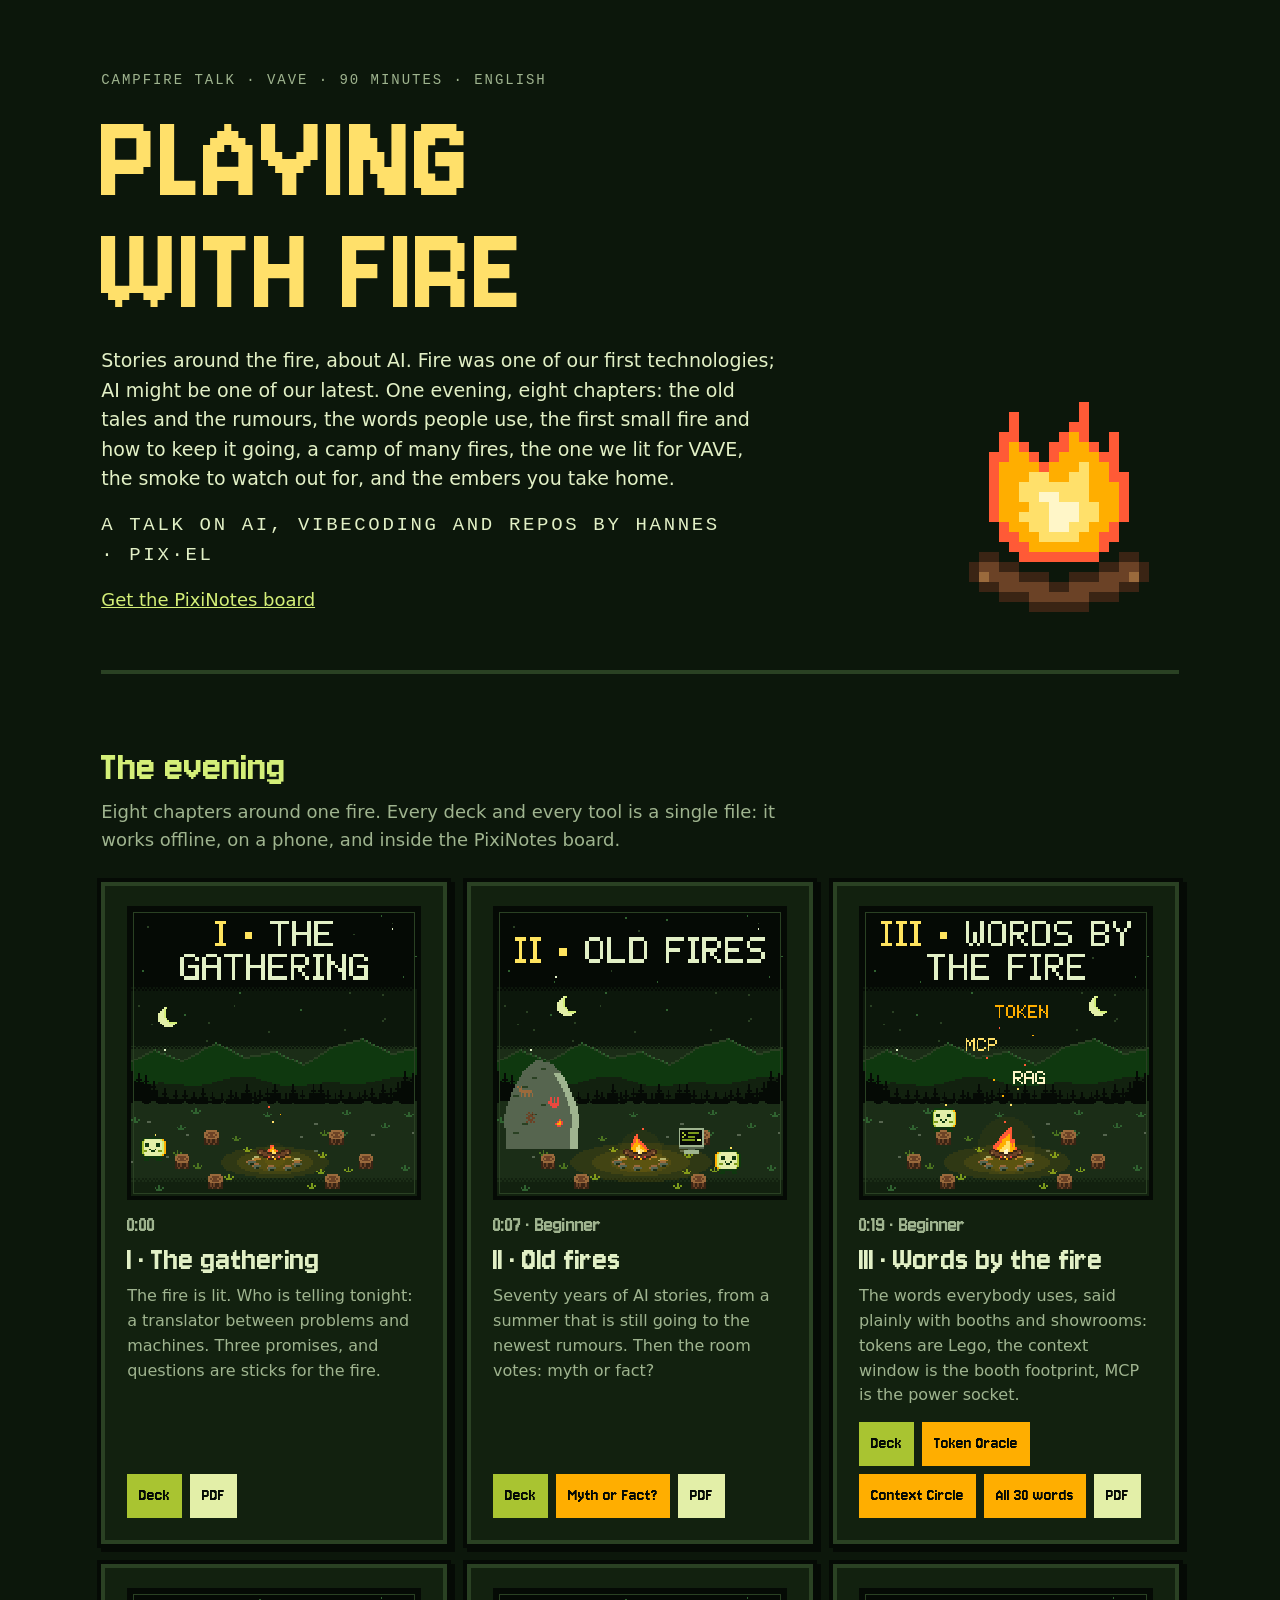
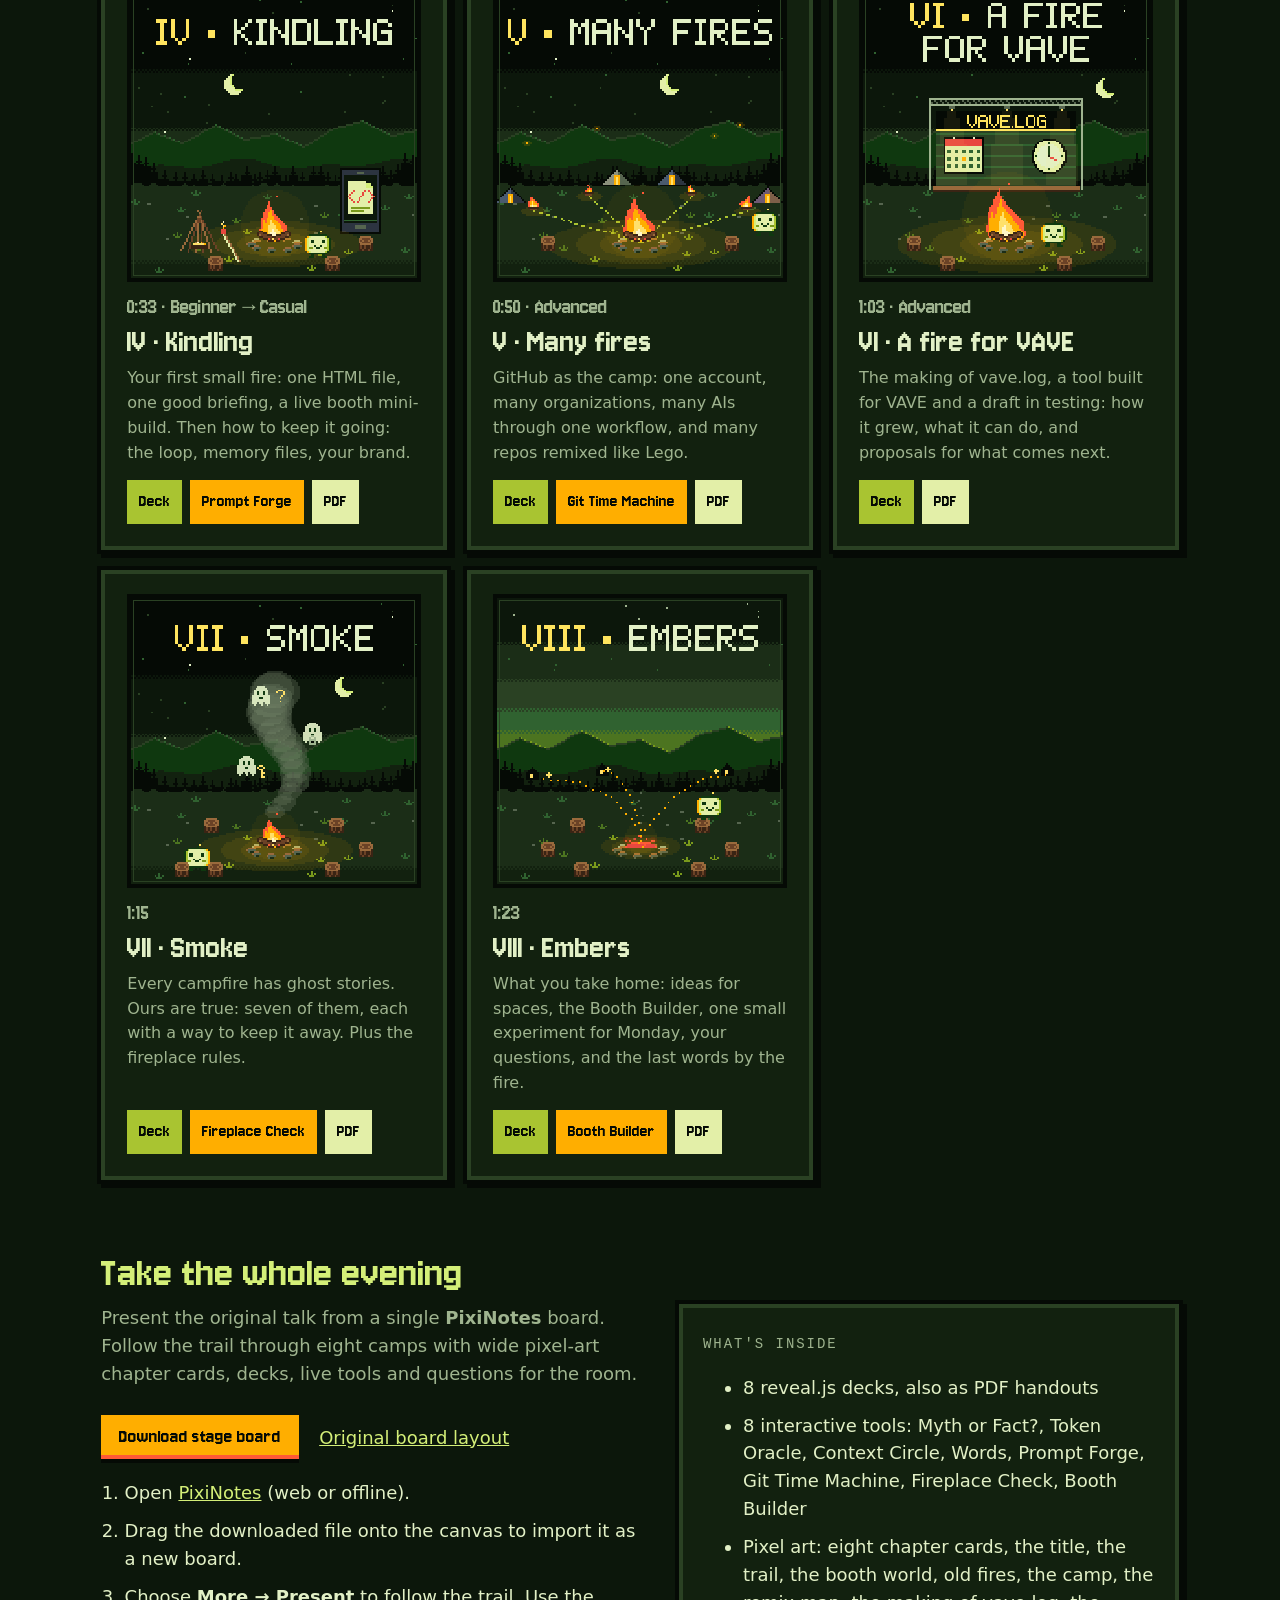
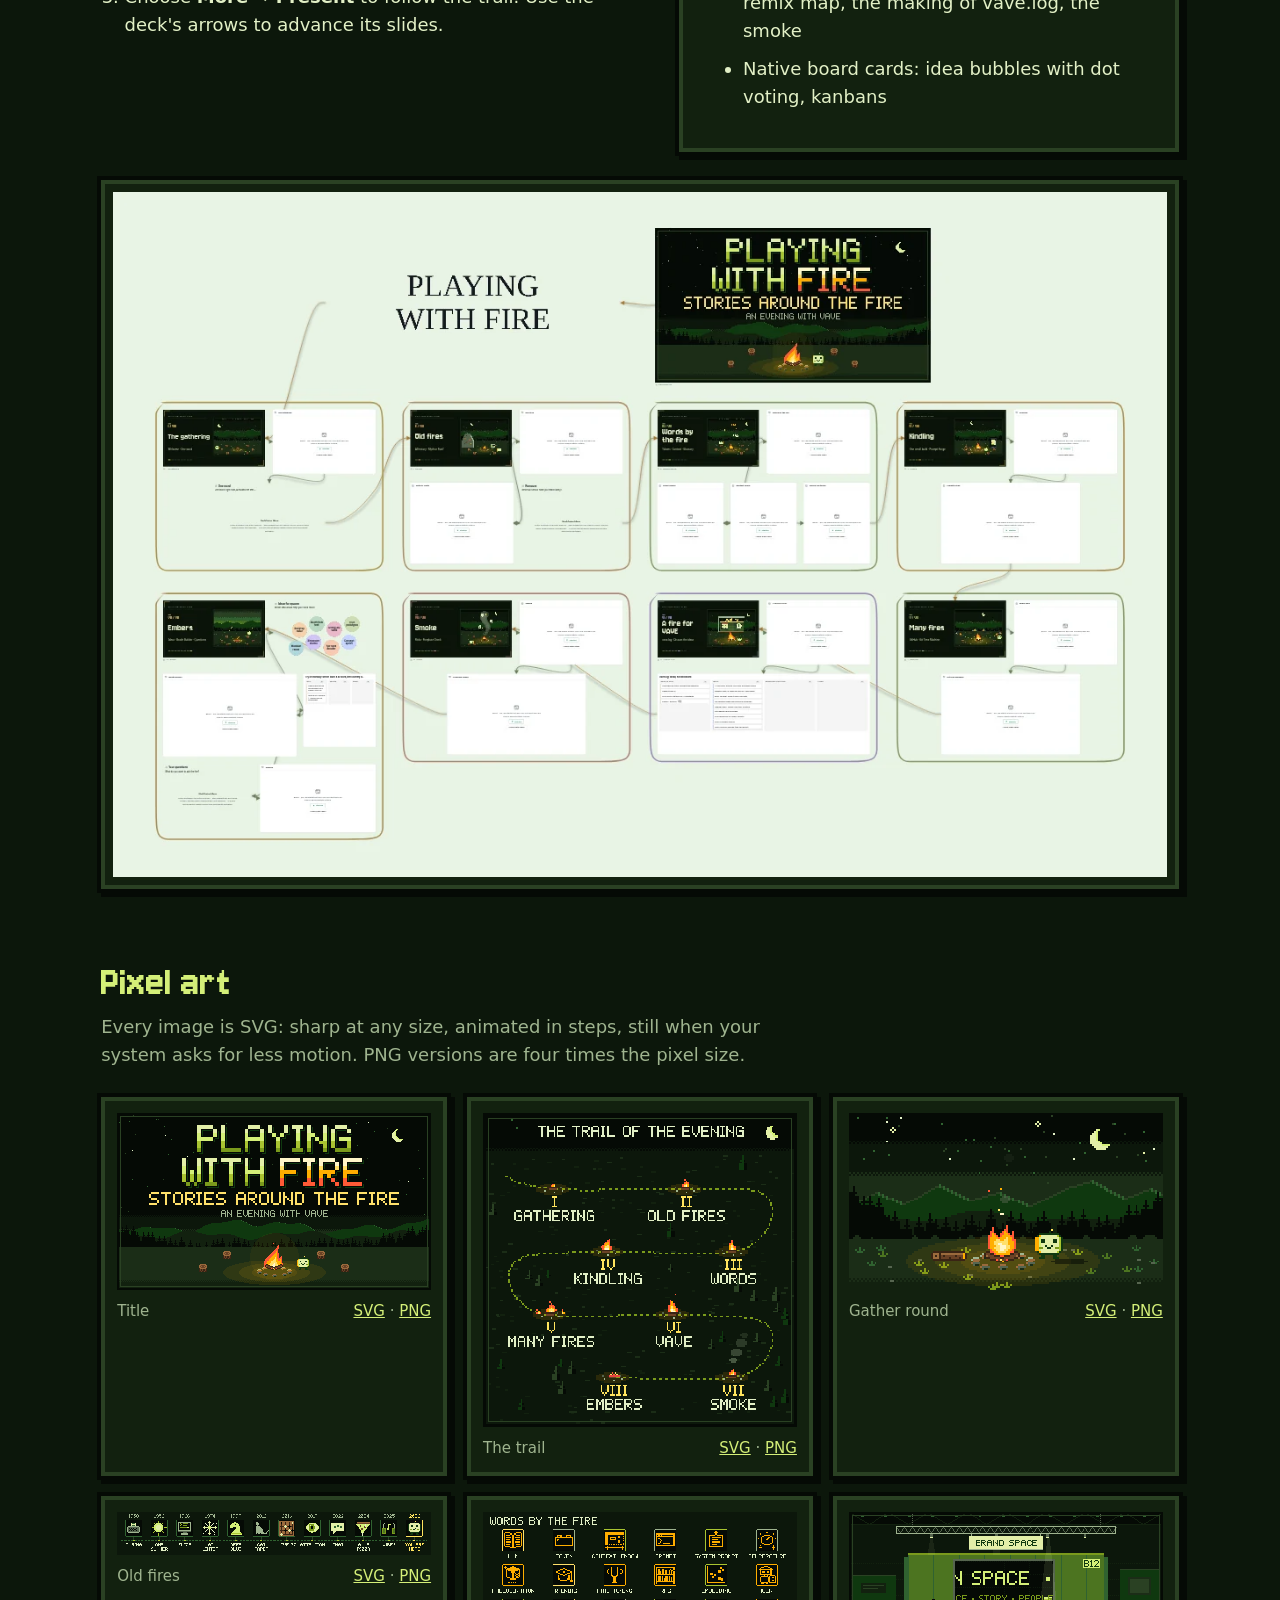
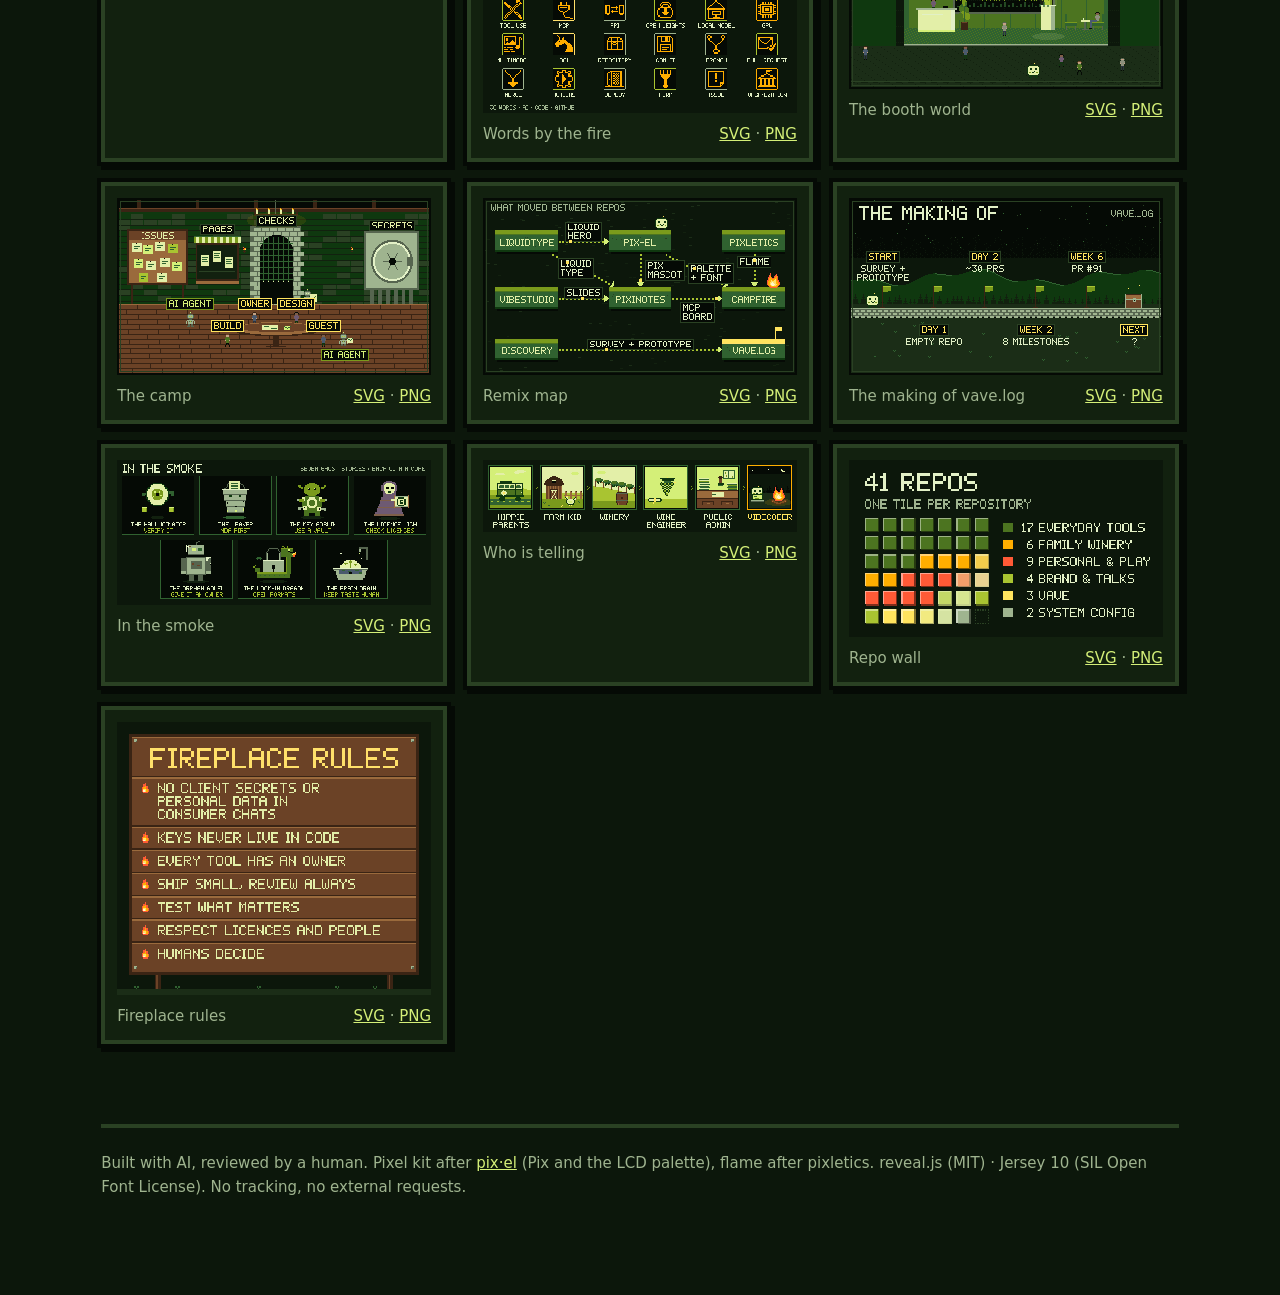
==== commit 45f71498: "Add a PixiNotes stage layout for the original Campfire talk" ====
--- a/index.html
+++ b/index.html
@@ -154,6 +154,7 @@
   .hero h1 { font: clamp(56px, 11vw, 132px)/0.85 var(--pixel); margin: 12px 0 18px; color: var(--fire-3); letter-spacing: 0.01em; }
   .hero p { max-width: 56ch; margin: 0; color: var(--ink); font-size: 19px; }
   .hero .meta { margin-top: 18px; }
+  .hero .board-link { display: inline-flex; align-items: center; min-height: 44px; margin-top: 8px; }
   .fire { width: clamp(140px, 22vw, 240px); height: auto; }
   h2 { font: 44px/1 var(--pixel); color: var(--lcd-e); margin: 72px 0 8px; }
   .lead { color: var(--muted); max-width: 60ch; margin: 0 0 28px; }
@@ -175,8 +176,11 @@
   .take { display: grid; grid-template-columns: minmax(0, 1.1fr) minmax(0, 1fr); gap: 28px; align-items: start; }
   .take ol { margin: 0; padding-left: 1.3em; }
   .take li { margin: 0 0 10px; }
-  .take .px-btn { display: inline-flex; align-items: center; text-decoration: none; margin: 8px 0 14px; }
-  code { font-family: var(--mono); font-size: 0.92em; color: var(--lcd-e); }
+  .board-actions { display: flex; flex-wrap: wrap; align-items: center; gap: 8px 20px; margin-bottom: 20px; }
+  .board-actions a { display: inline-flex; align-items: center; min-height: 44px; }
+  .board-actions .px-btn { width: auto; text-decoration: none; }
+  .board-preview { grid-column: 1 / -1; display: block; padding: 8px; }
+  .board-preview img { display: block; width: 100%; height: auto; }
 
   .art { display: grid; grid-template-columns: repeat(auto-fill, minmax(260px, 1fr)); gap: 20px; }
   .art figure { margin: 0; padding: 12px; }
@@ -197,6 +201,7 @@
       <h1>PLAYING<br>WITH FIRE</h1>
       <p>Stories around the fire, about AI. Fire was one of our first technologies; AI might be one of our latest. One evening, eight chapters: the old tales and the rumours, the words people use, the first small fire and how to keep it going, a camp of many fires, the one we lit for VAVE, the smoke to watch out for, and the embers you take home.</p>
       <p class="meta px-label">A talk on AI, vibecoding and repos by Hannes · pix·el</p>
+      <a class="board-link" href="#stage-board">Get the PixiNotes board</a>
     </div>
     <svg class="fire pixelart" id="hero-fire" viewBox="0 0 24 24" role="img" aria-label="A crackling pixel campfire"></svg>
   </header>
@@ -214,16 +219,18 @@
     <li class="station px-frame"><img class="cover" src="[data-uri]" alt="Chapter card VIII · Embers" loading="lazy"><span class="nr">1:23</span><h3>VIII · Embers</h3><p>What you take home: ideas for spaces, the Booth Builder, one small experiment for Monday, your questions, and the last words by the fire.</p><div class="links"><a href="decks/embers.html">Deck</a><a class="mod" href="modules/booth-builder.html">Booth Builder</a><a class="pdf" href="pdf/embers.pdf">PDF</a></div></li>
   </ol>
 
-  <h2>Take the whole evening</h2>
+  <h2 id="stage-board">Take the whole evening</h2>
   <div class="take">
     <div>
-      <p class="lead">The talk also exists as a ready-made <strong>PixiNotes</strong> board, and the board is the stage: eight camps along a fire trail, each with its pixel chapter card, its deck and its live tools, idea bubbles and kanbans. Presentation mode steps only through what the room should see. A script written by an AI builds it: the native cards go in through PixiNotes' own MCP server.</p>
-      <a class="px-btn fire" href="campfire.pixiboard.json" download>Download the board</a>
+      <p class="lead">Present the original talk from a single <strong>PixiNotes</strong> board. Follow the trail through eight camps with wide pixel-art chapter cards, decks, live tools and questions for the room.</p>
+      <div class="board-actions">
+        <a class="px-btn fire" href="boards/campfire-stage.pixiboard.json" download>Download stage board</a>
+        <a href="campfire.pixiboard.json" download>Original board layout</a>
+      </div>
       <ol>
-        <li>Open <a href="https://hannespix.github.io/pixinotes/">PixiNotes</a> (web or the offline file).</li>
-        <li>Drag <code>campfire.pixiboard.json</code> onto any board.</li>
-        <li>It arrives as a <strong>new</strong> board. Your other boards stay untouched.</li>
-        <li>Presentation mode walks the camps in order: chapter card, deck, tools, bubbles.</li>
+        <li>Open <a href="https://hannespix.github.io/pixinotes/">PixiNotes</a> (web or offline).</li>
+        <li>Drag the downloaded file onto the canvas to import it as a new board.</li>
+        <li>Choose <strong>More → Present</strong> to follow the trail. Use the deck's arrows to advance its slides.</li>
       </ol>
     </div>
     <div class="px-frame" style="padding:20px">
@@ -235,6 +242,9 @@
         <li>Native board cards: idea bubbles with dot voting, kanbans</li>
       </ul>
     </div>
+    <a class="board-preview px-frame" href="boards/stage-overview.webp">
+      <img src="boards/stage-overview.webp" width="1200" height="780" alt="PixiNotes stage board with a pixel-art title and two rows of four chapters joined by the trail" loading="lazy">
+    </a>
   </div>
 
   <h2>Pixel art</h2>
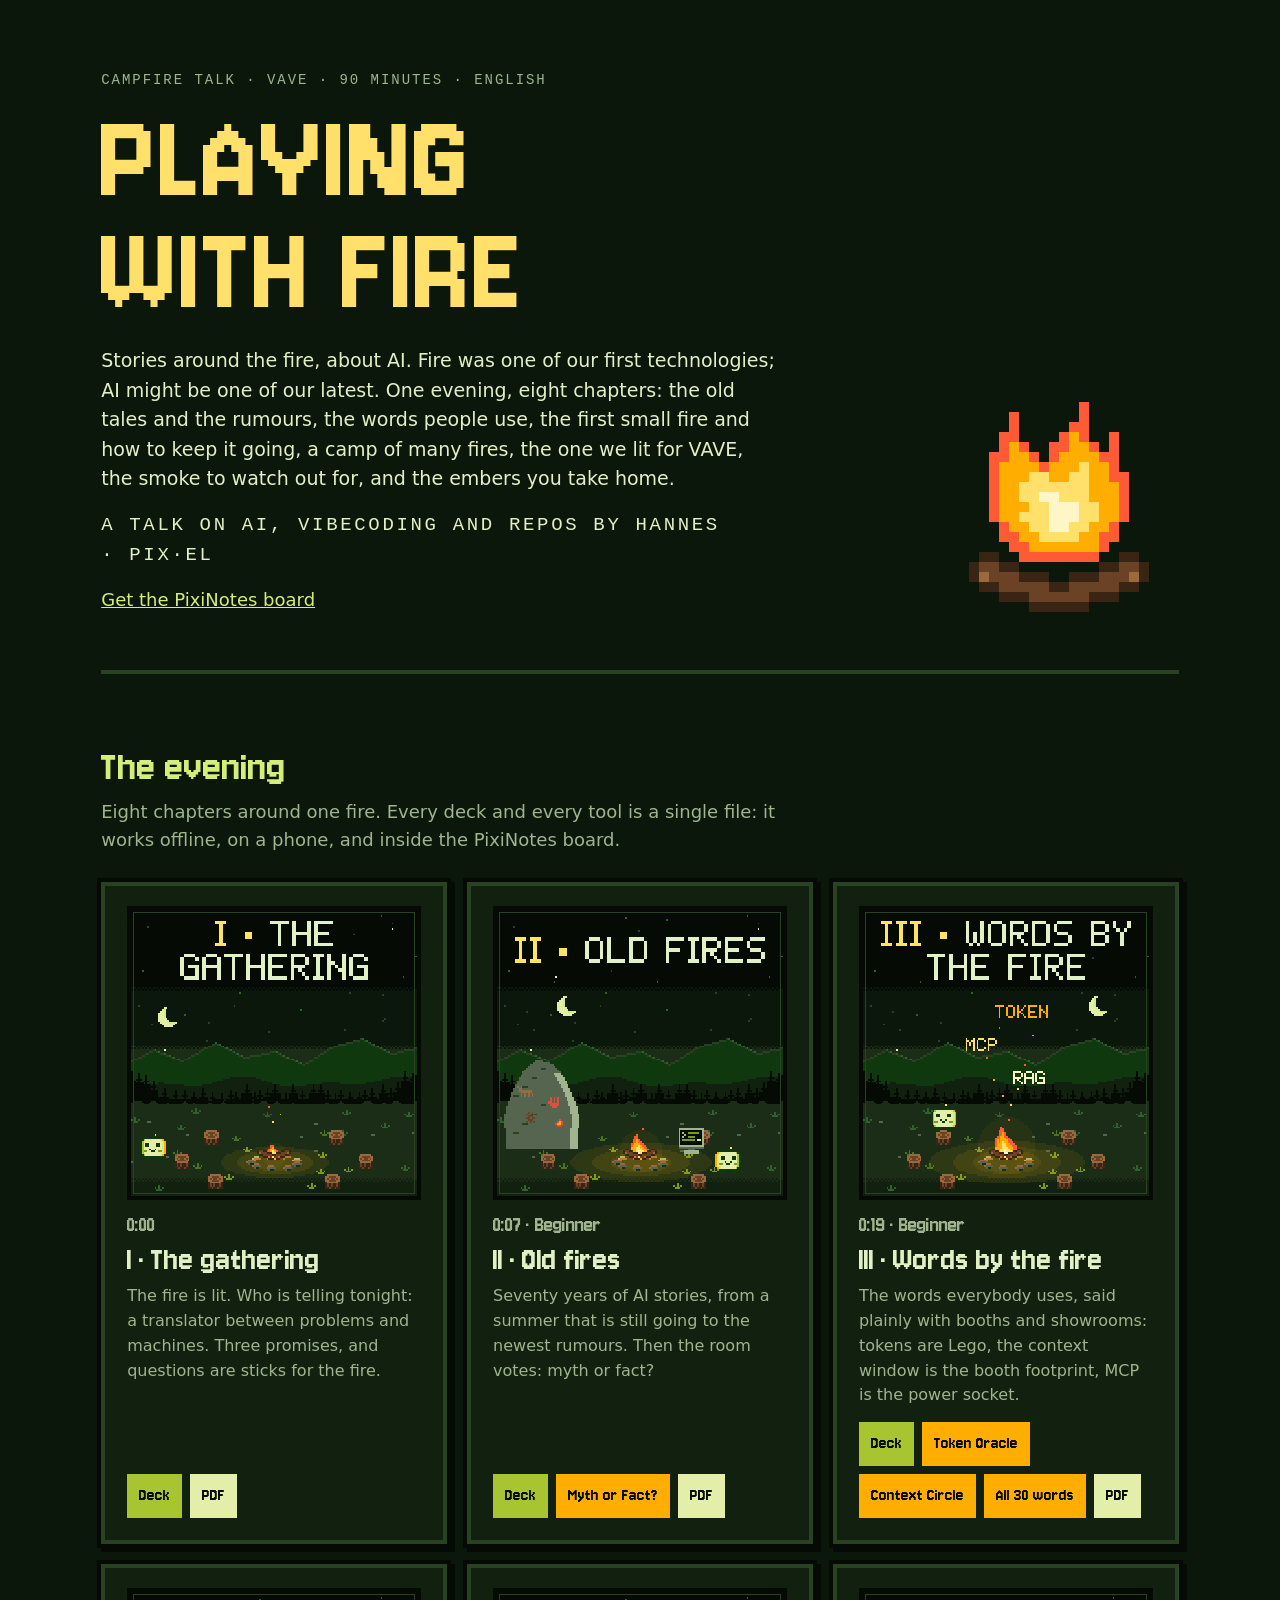
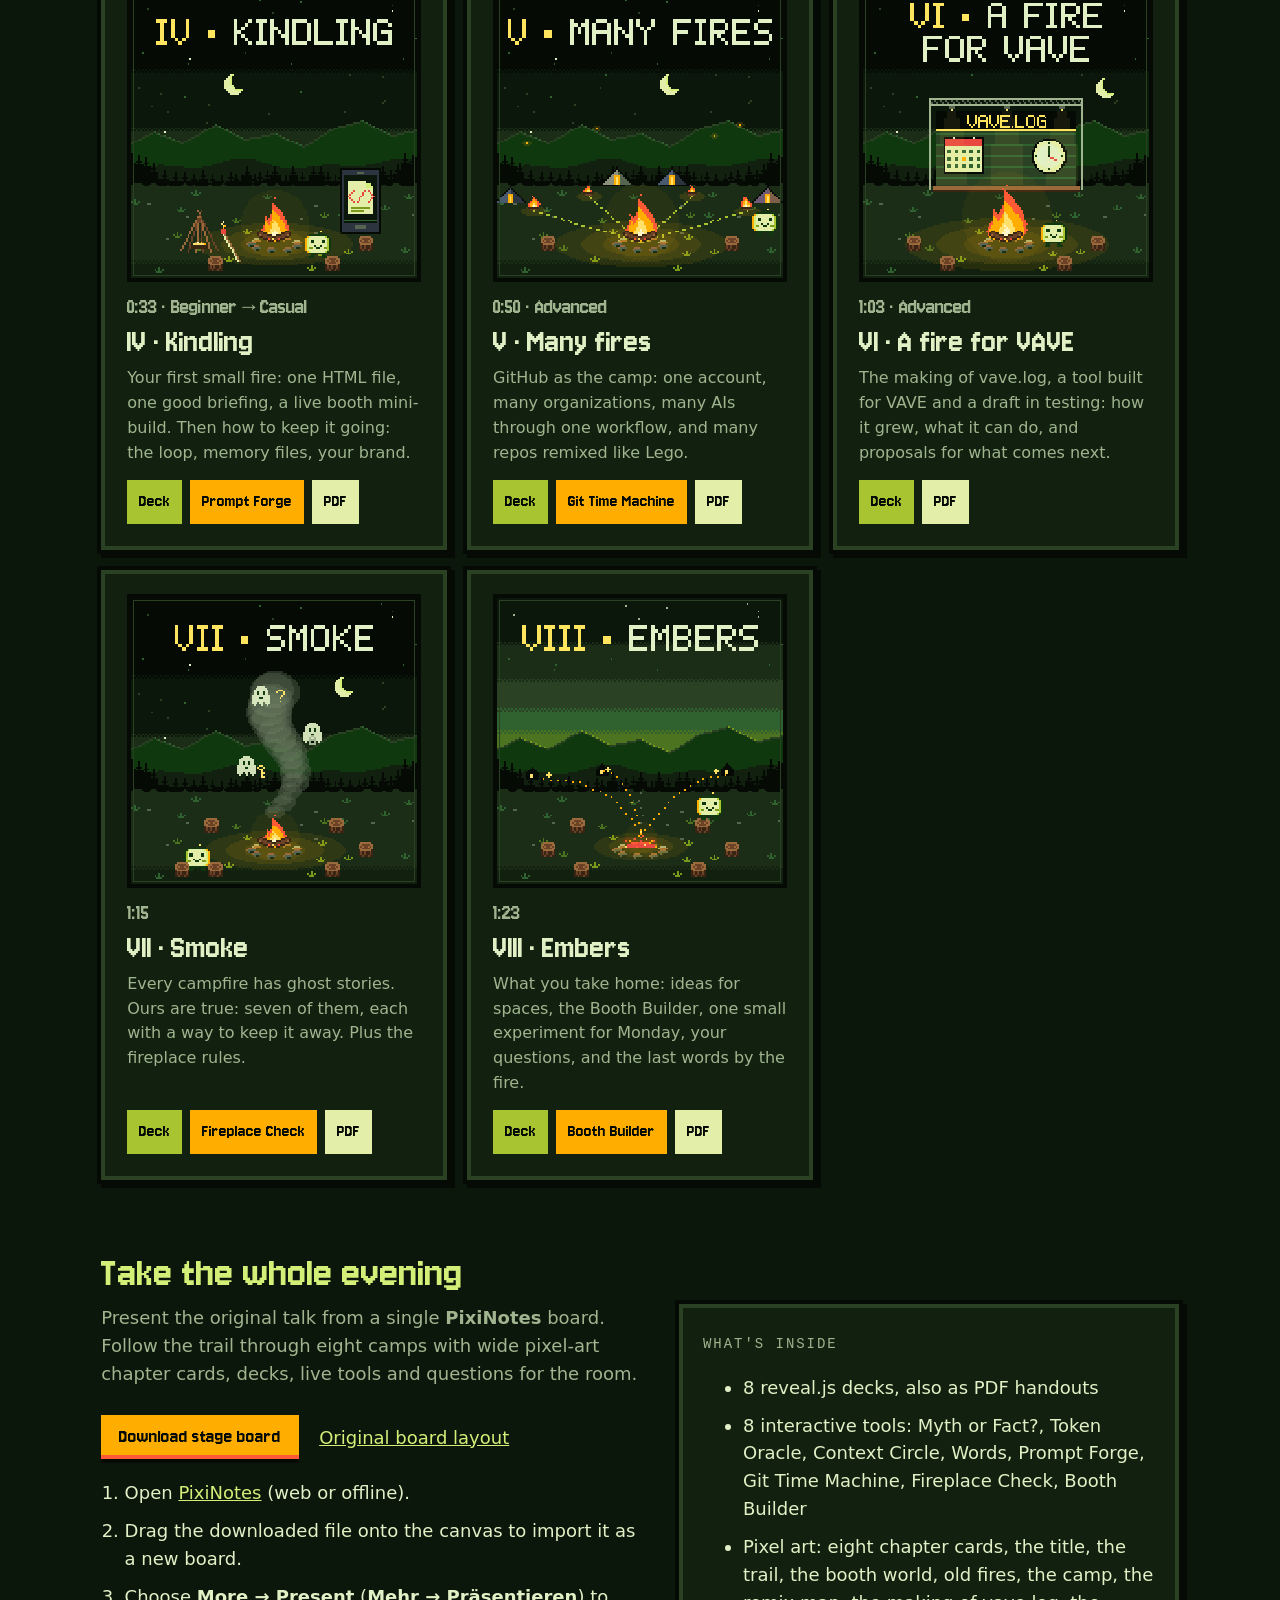
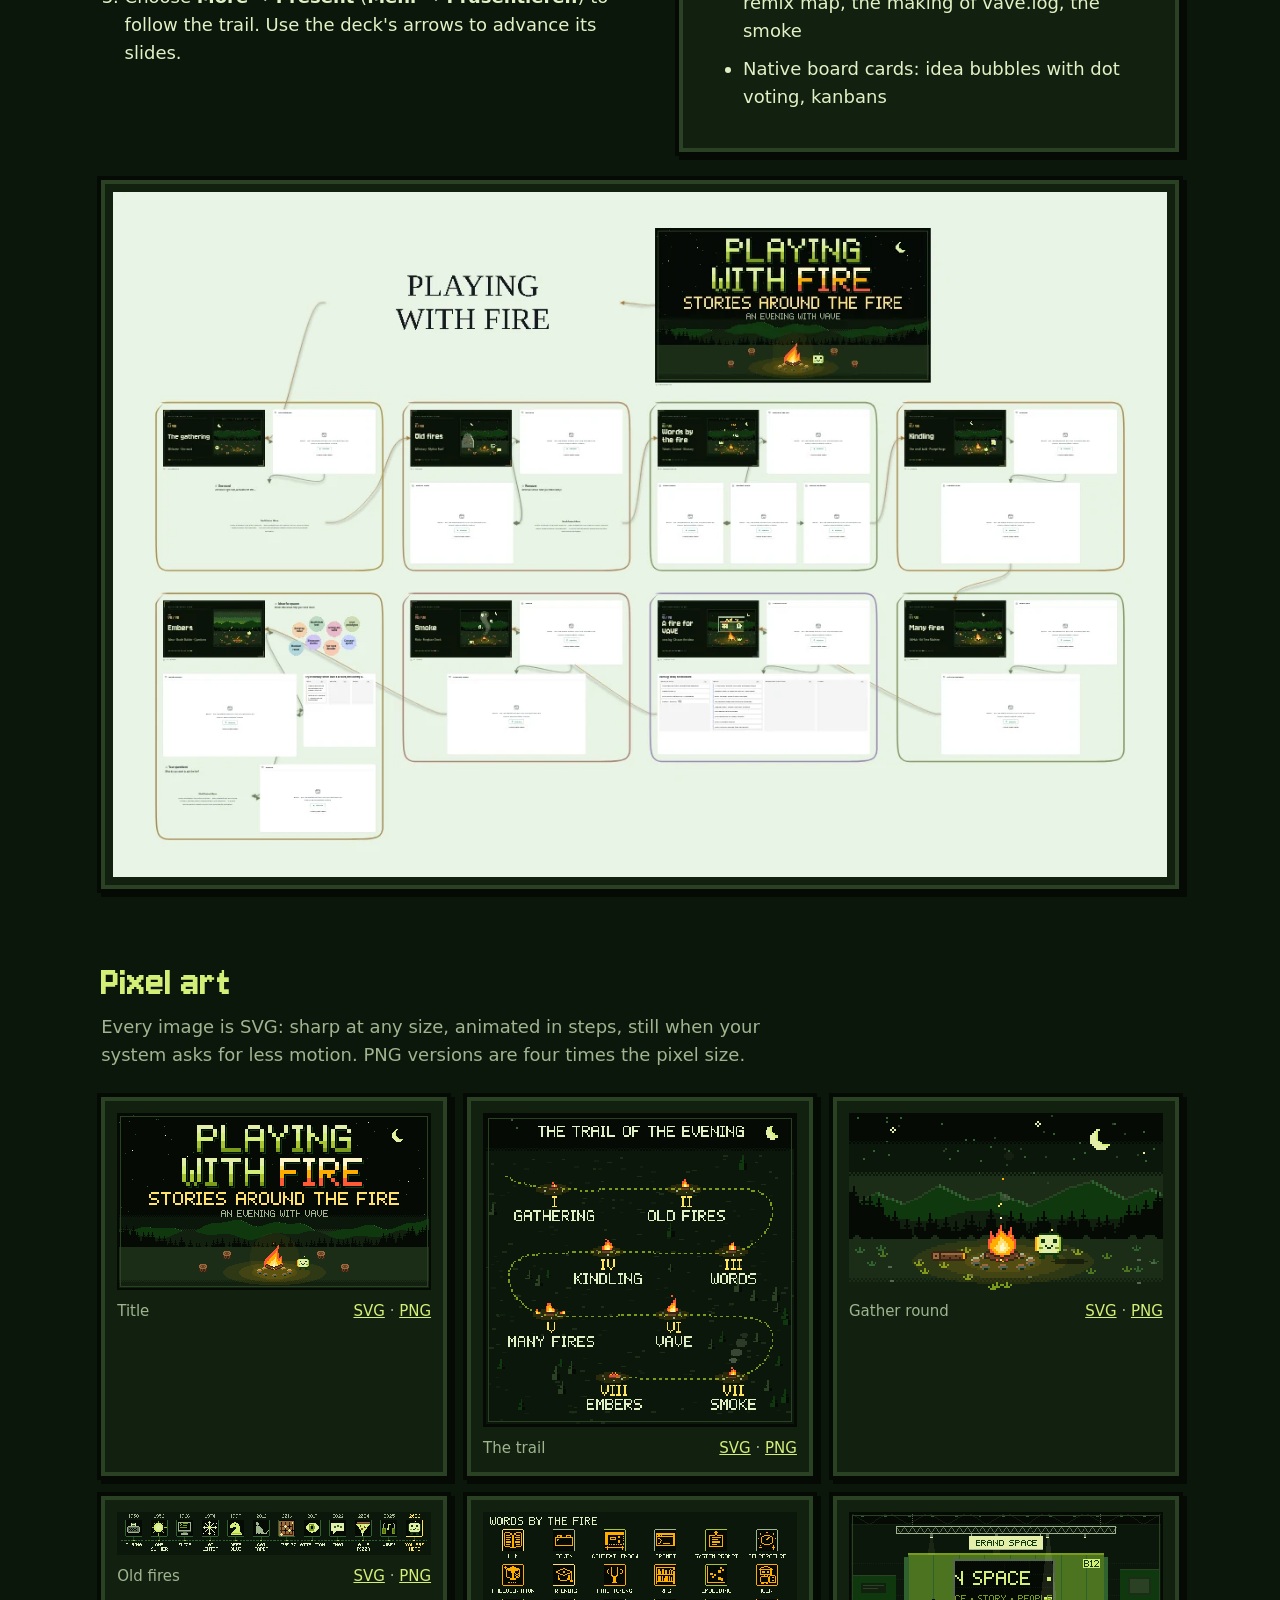
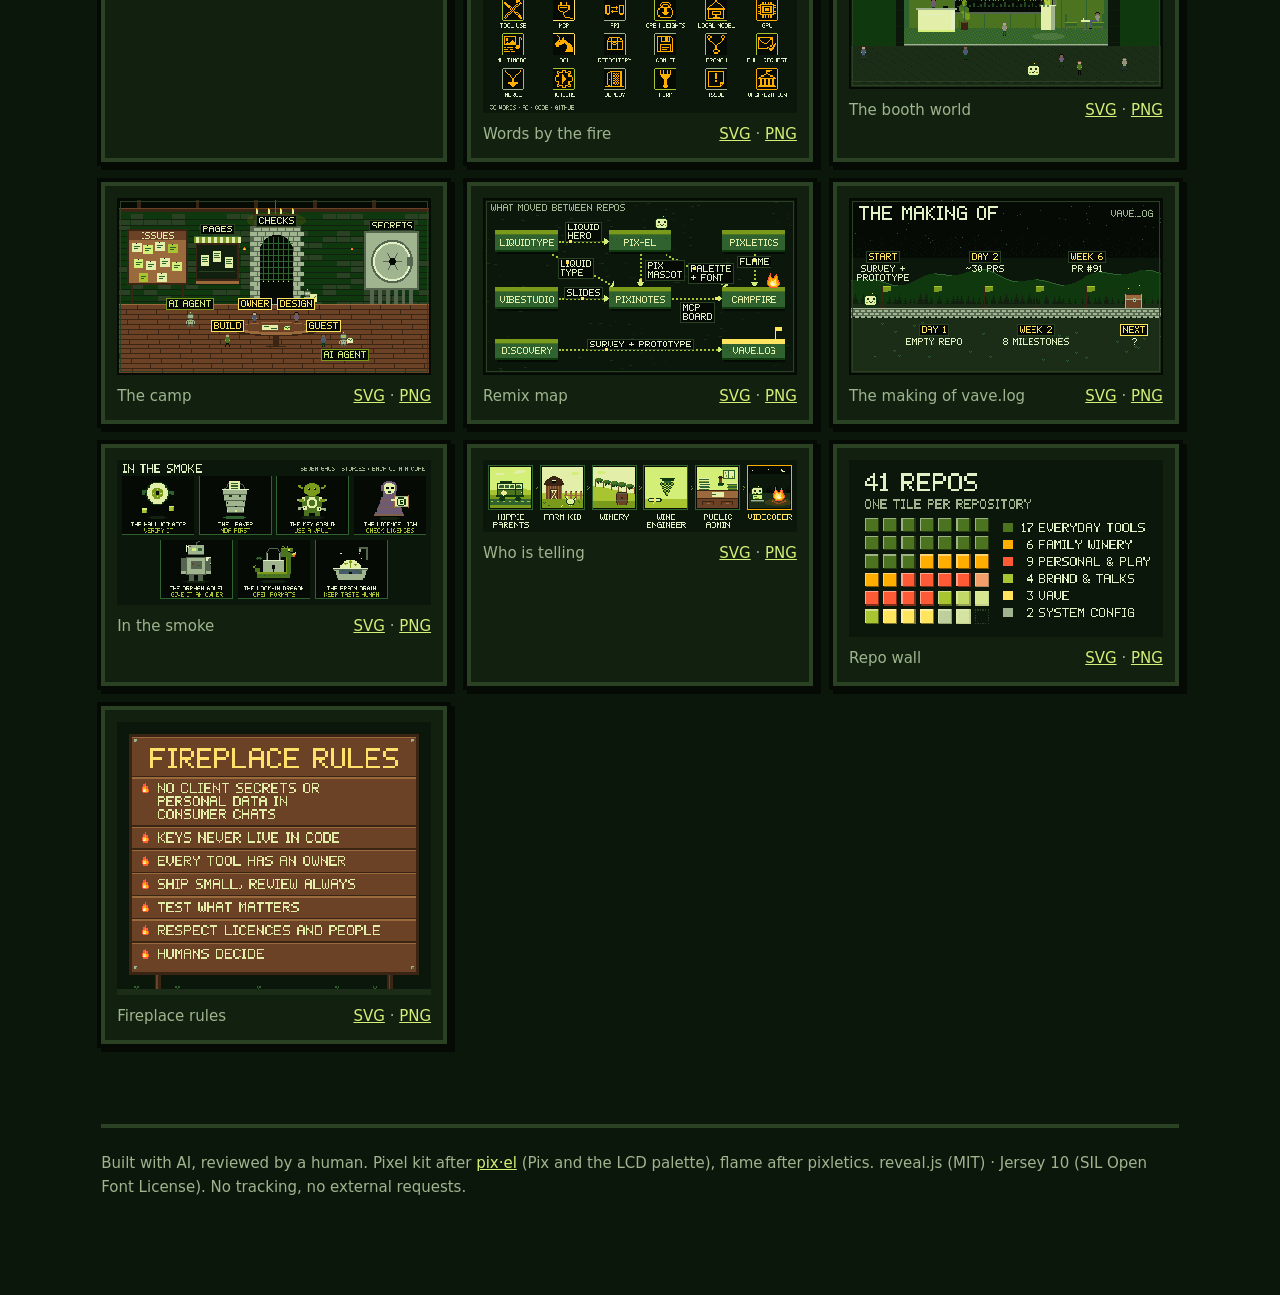
==== commit be6c0350: "Clarify PixiNotes controls and generator requirements" ====
--- a/index.html
+++ b/index.html
@@ -230,7 +230,7 @@
       <ol>
         <li>Open <a href="https://hannespix.github.io/pixinotes/">PixiNotes</a> (web or offline).</li>
         <li>Drag the downloaded file onto the canvas to import it as a new board.</li>
-        <li>Choose <strong>More → Present</strong> to follow the trail. Use the deck's arrows to advance its slides.</li>
+        <li>Choose <strong>More → Present</strong> (<strong lang="de">Mehr → Präsentieren</strong>) to follow the trail. Use the deck's arrows to advance its slides.</li>
       </ol>
     </div>
     <div class="px-frame" style="padding:20px">
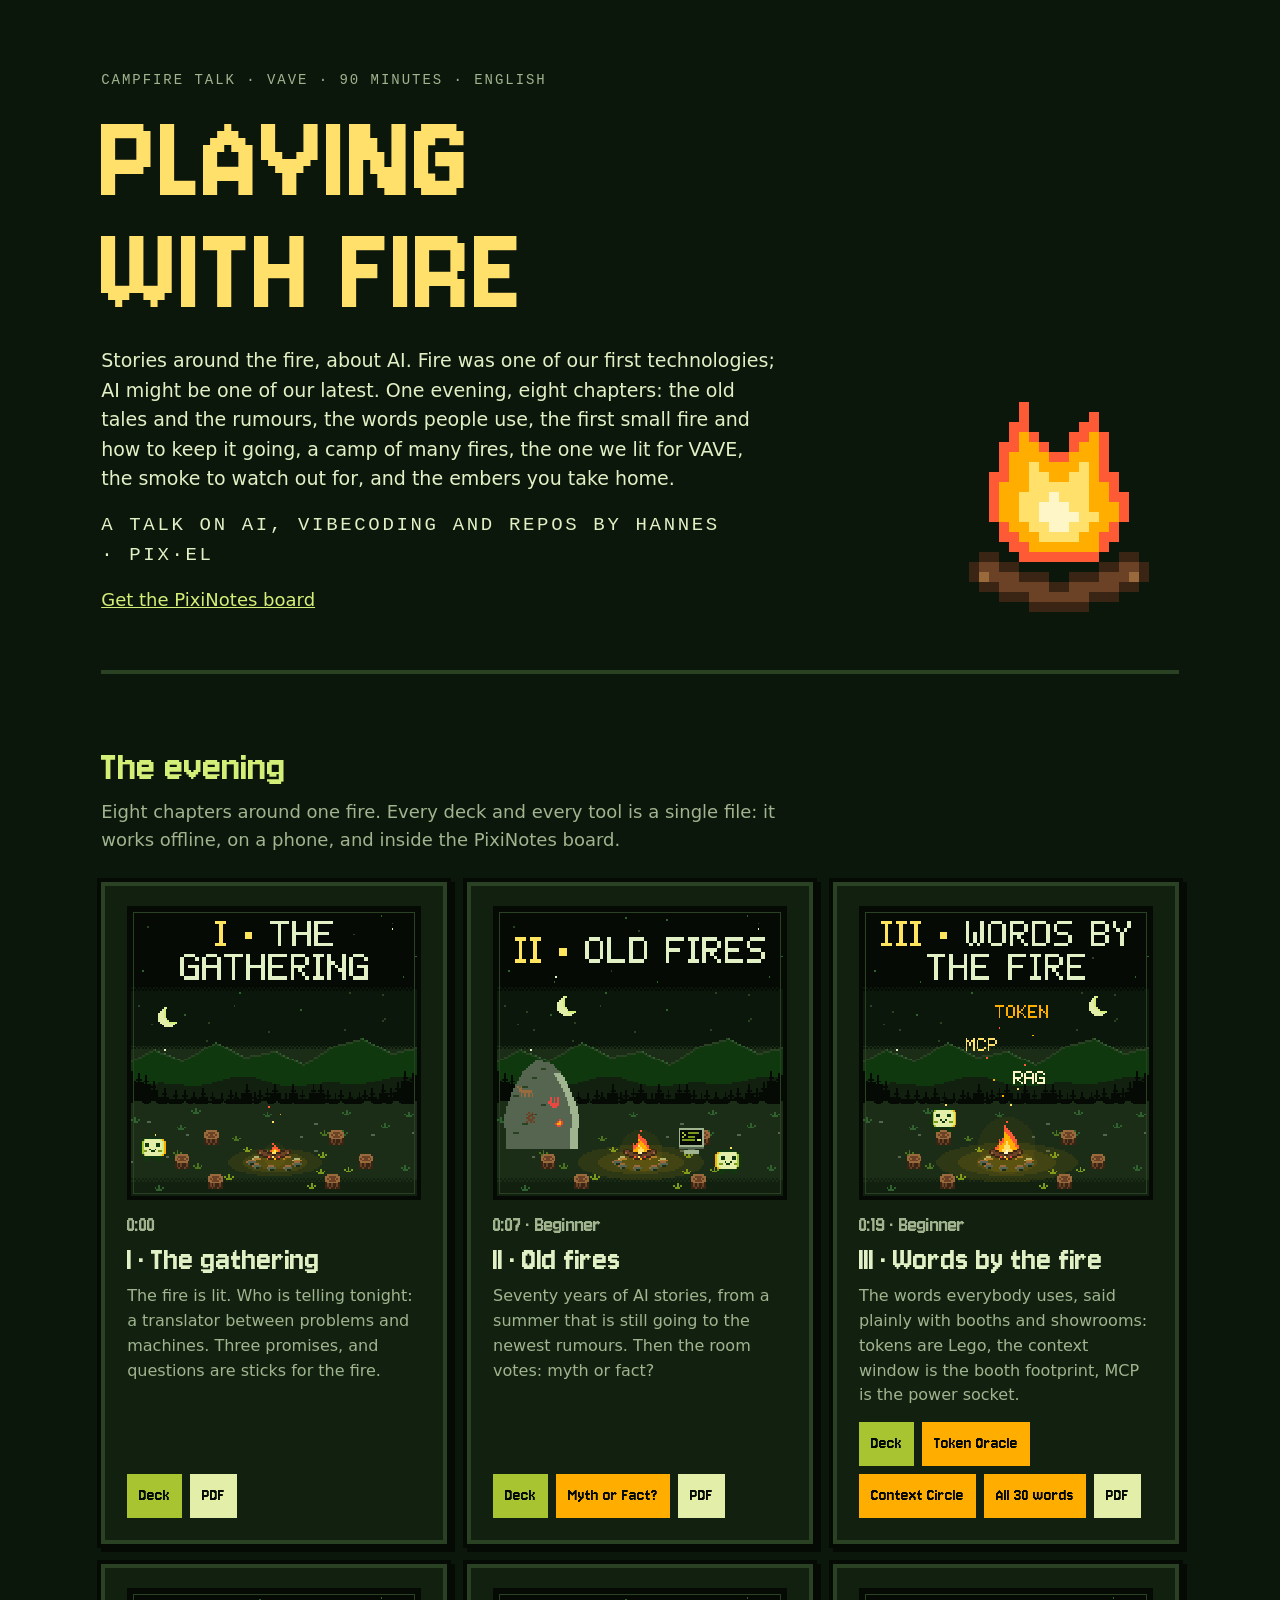
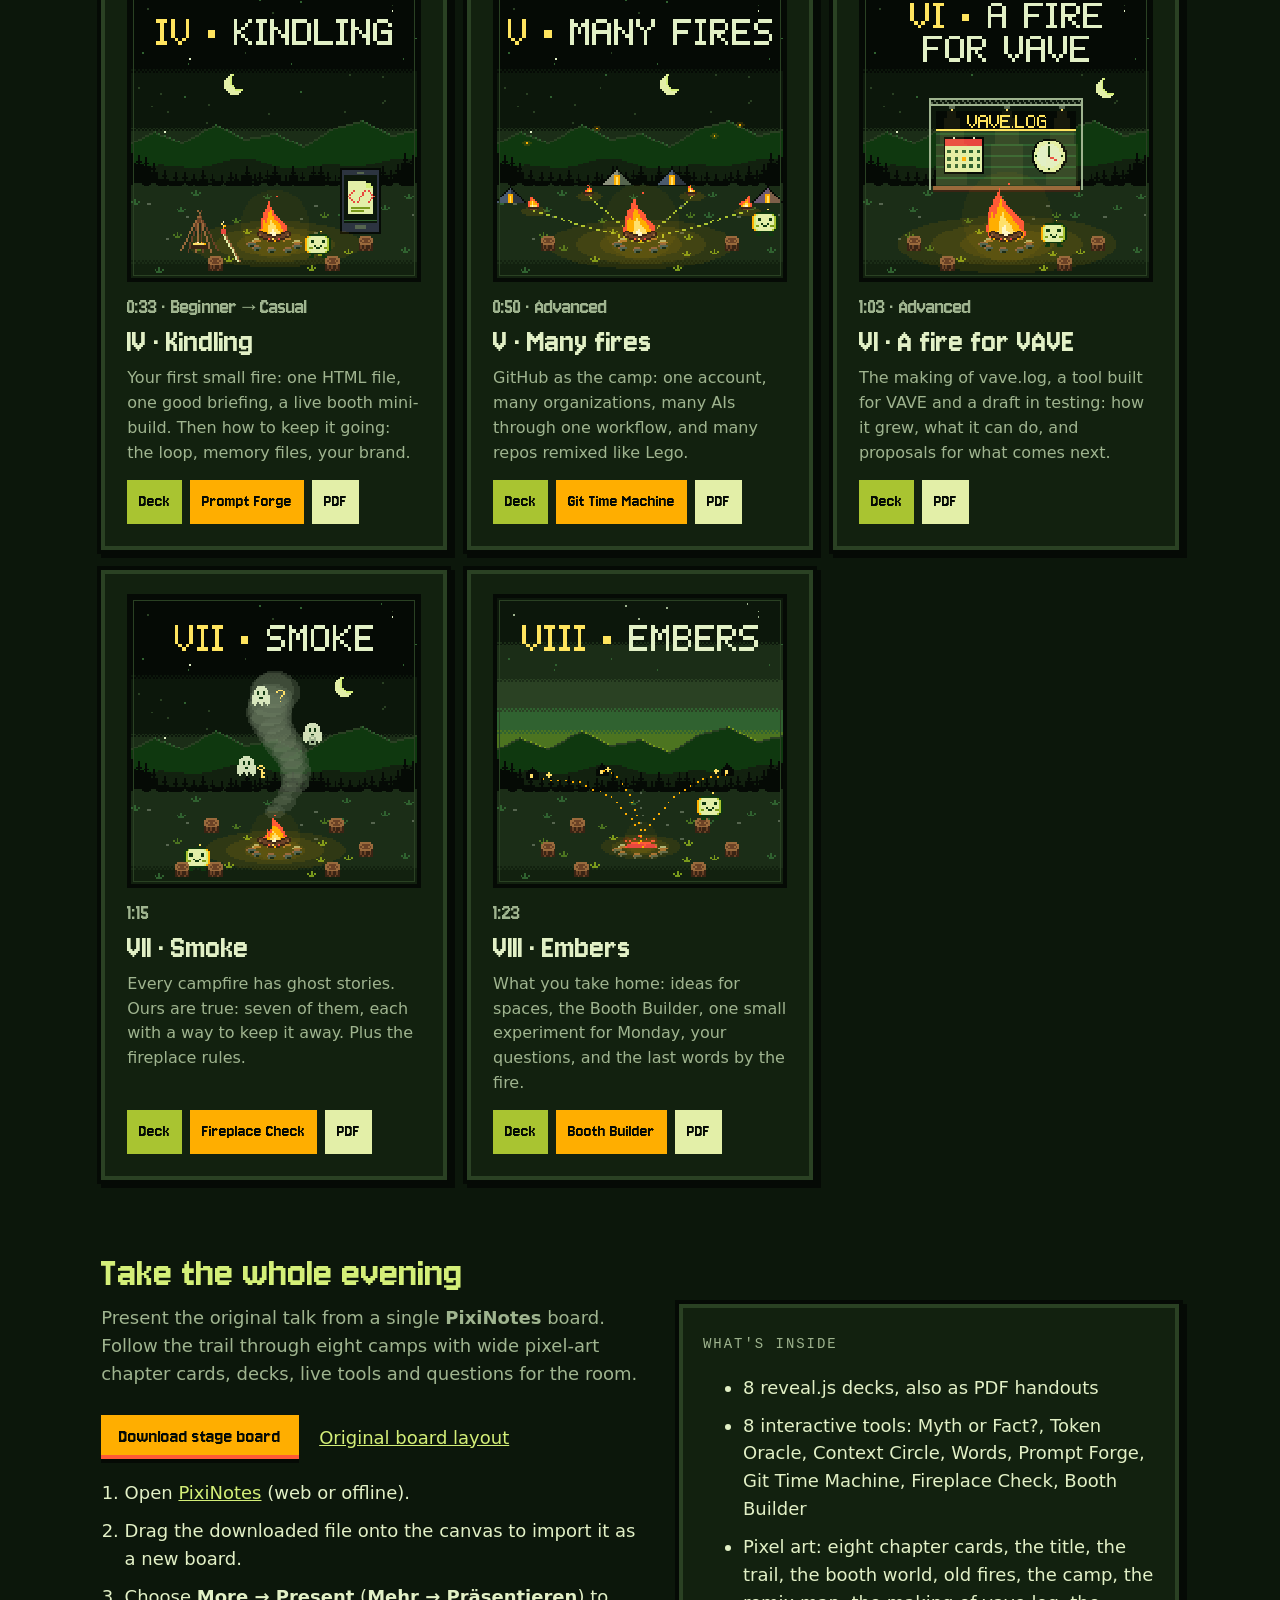
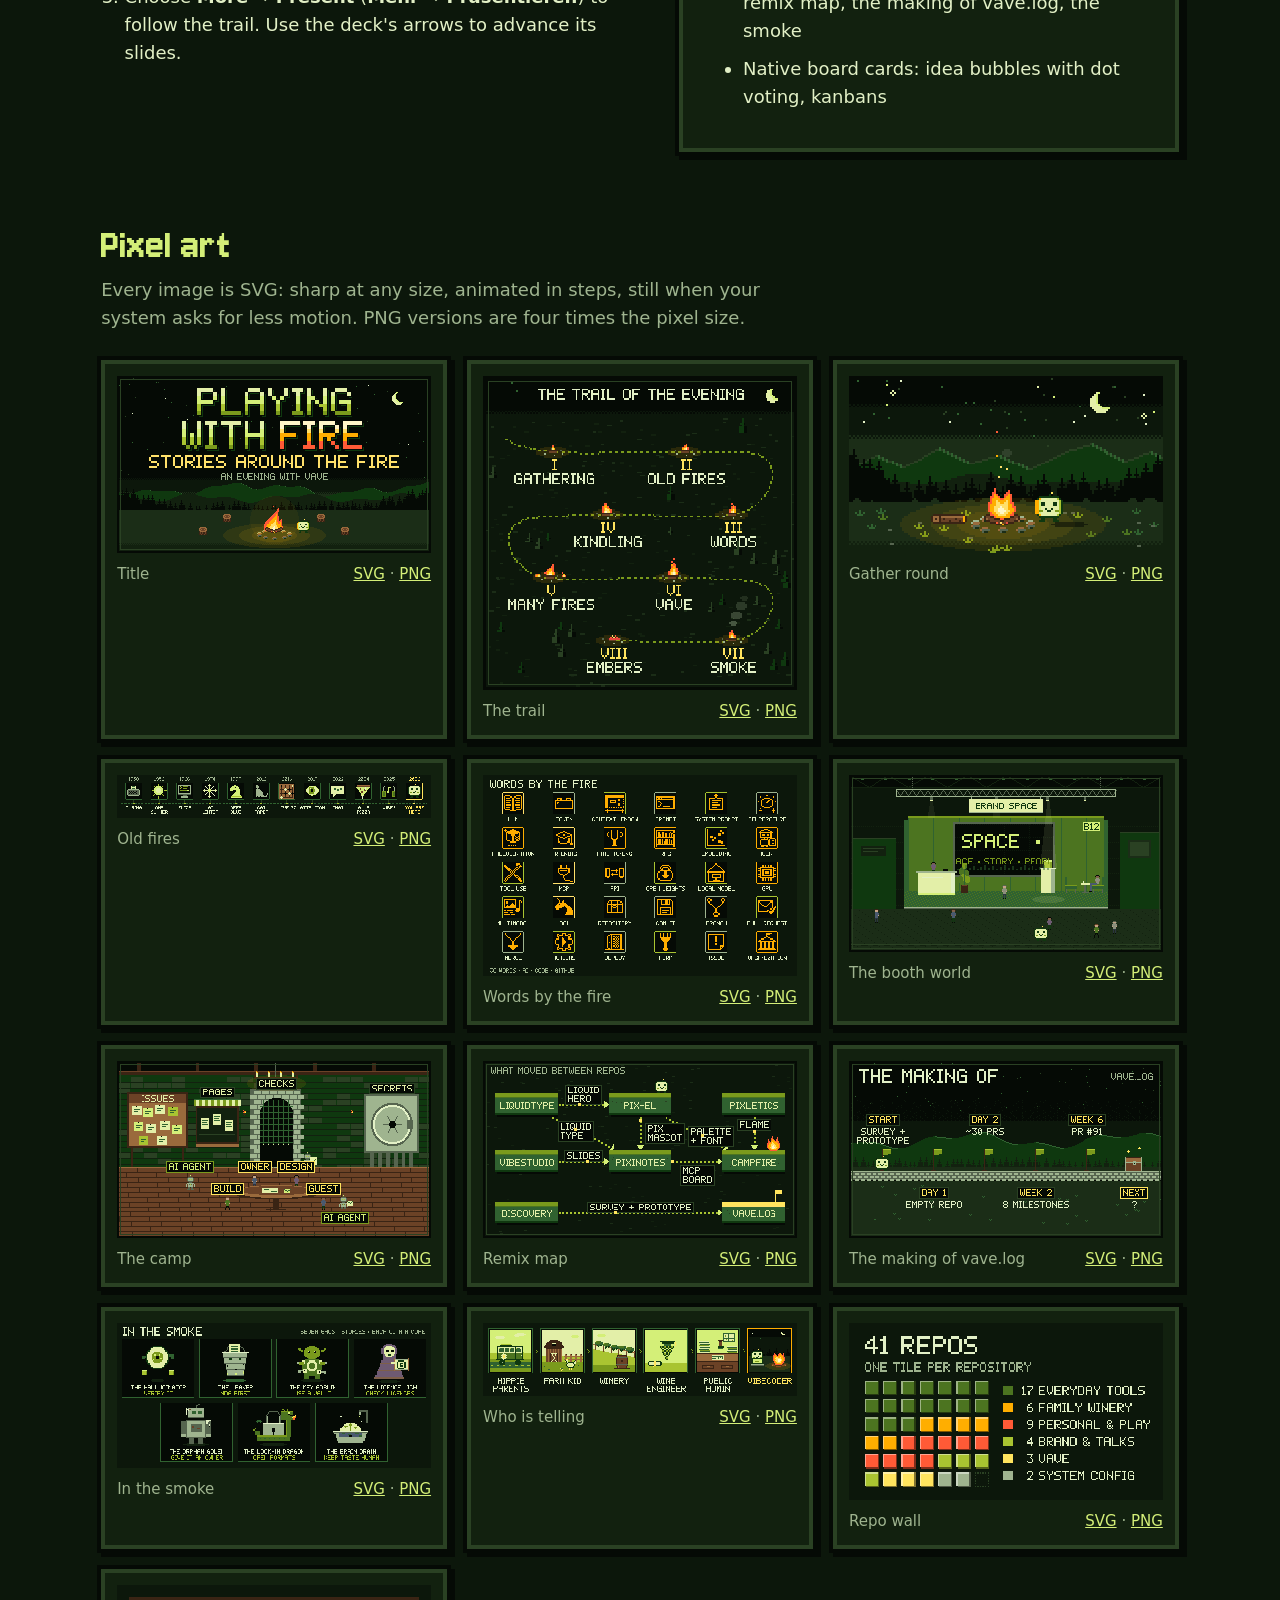
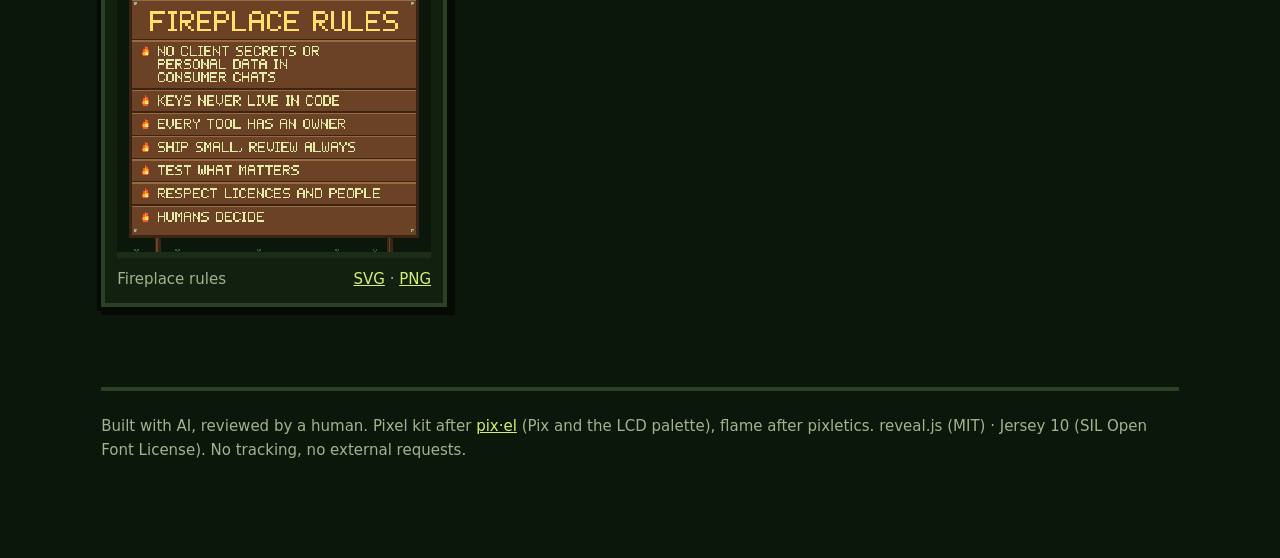
==== commit 61d498ca: "Remove the stage board screenshot from the Campfire page" ====
--- a/index.html
+++ b/index.html
@@ -179,8 +179,6 @@
   .board-actions { display: flex; flex-wrap: wrap; align-items: center; gap: 8px 20px; margin-bottom: 20px; }
   .board-actions a { display: inline-flex; align-items: center; min-height: 44px; }
   .board-actions .px-btn { width: auto; text-decoration: none; }
-  .board-preview { grid-column: 1 / -1; display: block; padding: 8px; }
-  .board-preview img { display: block; width: 100%; height: auto; }
 
   .art { display: grid; grid-template-columns: repeat(auto-fill, minmax(260px, 1fr)); gap: 20px; }
   .art figure { margin: 0; padding: 12px; }
@@ -242,9 +240,6 @@
         <li>Native board cards: idea bubbles with dot voting, kanbans</li>
       </ul>
     </div>
-    <a class="board-preview px-frame" href="boards/stage-overview.webp">
-      <img src="boards/stage-overview.webp" width="1200" height="780" alt="PixiNotes stage board with a pixel-art title and two rows of four chapters joined by the trail" loading="lazy">
-    </a>
   </div>
 
   <h2>Pixel art</h2>
